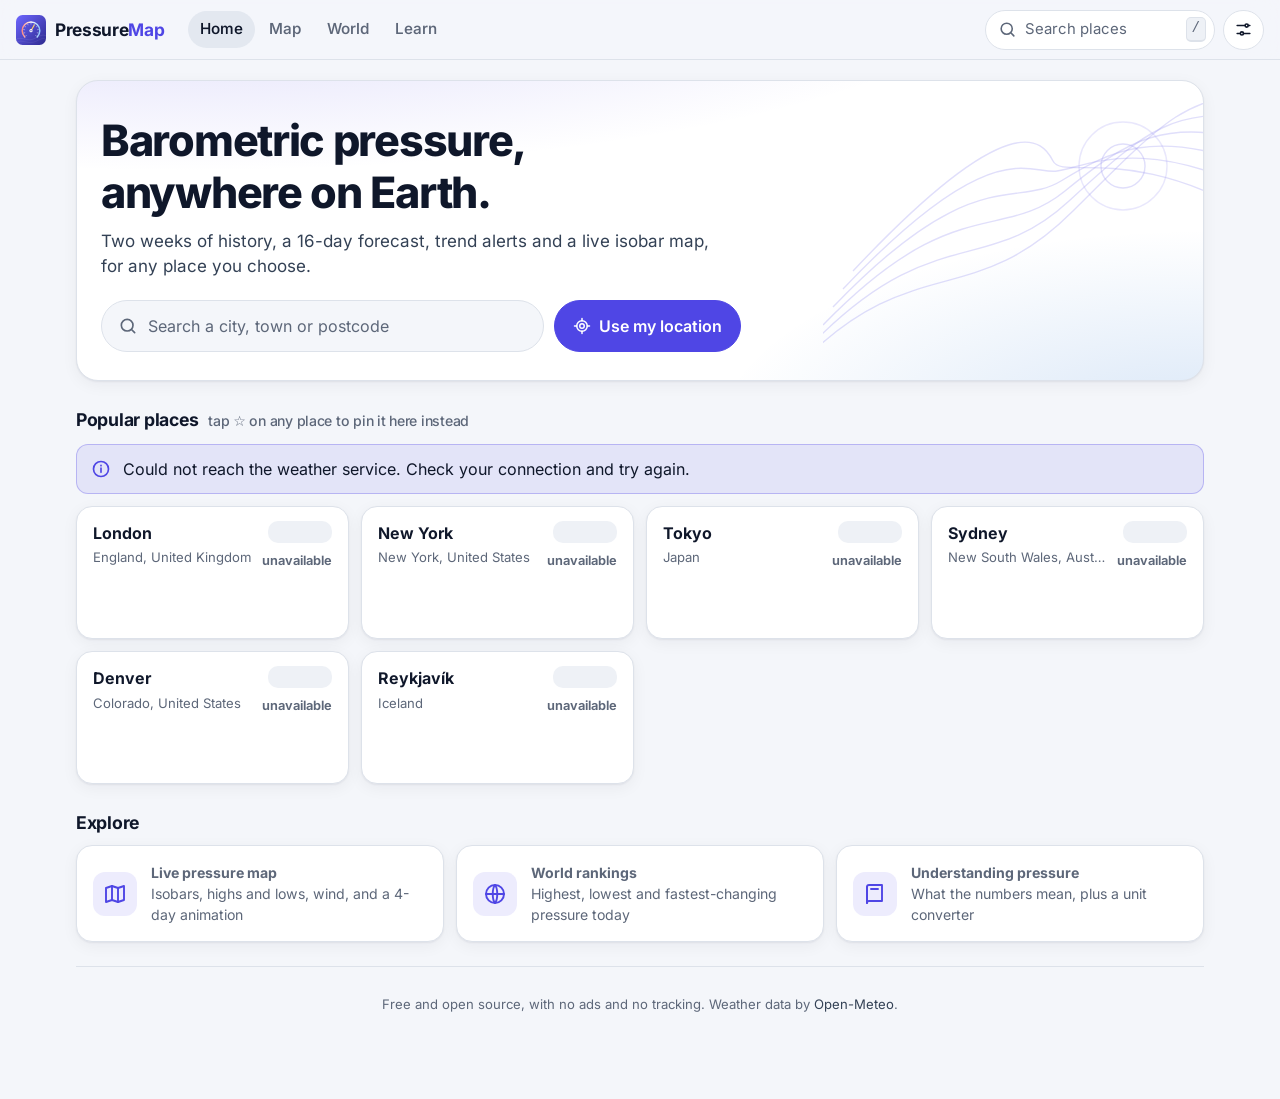
==== index.html @ cba8bb6b "Build barometric pressure web app with live isobar map A static, keyless site for GitHub Pages: - Pl" ====
<!doctype html>
<html lang="en" data-theme="auto">
<head>
  <meta charset="utf-8">
  <meta name="viewport" content="width=device-width, initial-scale=1, viewport-fit=cover">
  <title>Barometric Pressure Map</title>
  <meta name="description" content="Live barometric pressure for any place on Earth: history, 16-day forecast, trend, isobar map, world rankings and a classic barometer forecast.">
  <meta name="theme-color" content="#f4f6fa" media="(prefers-color-scheme: light)">
  <meta name="theme-color" content="#0d1320" media="(prefers-color-scheme: dark)">
  <meta name="color-scheme" content="light dark">
  <meta property="og:title" content="Barometric Pressure Map">
  <meta property="og:description" content="Pressure history, forecast, trend and a live isobar map for anywhere in the world.">
  <meta property="og:image" content="assets/icon-512.png">
  <link rel="manifest" href="manifest.webmanifest">
  <link rel="icon" href="assets/icon.svg" type="image/svg+xml">
  <link rel="icon" href="assets/favicon-32.png" sizes="32x32" type="image/png">
  <link rel="apple-touch-icon" href="assets/apple-touch-icon.png">
  <meta name="apple-mobile-web-app-capable" content="yes">
  <meta name="apple-mobile-web-app-status-bar-style" content="default">
  <link rel="preload" href="assets/fonts/inter-latin-wght-normal.woff2" as="font" type="font/woff2" crossorigin>
  <link rel="stylesheet" href="vendor/leaflet/leaflet.css">
  <link rel="stylesheet" href="css/app.css">
  <script>
    // Apply the saved theme before first paint to avoid a flash.
    try {
      var s = JSON.parse(localStorage.getItem('bpm:settings') || '{}');
      if (s.theme) document.documentElement.dataset.theme = s.theme;
    } catch (e) {}
  </script>
</head>
<body>
  <a class="skip-link" href="#main">Skip to content</a>

  <header class="topbar">
    <a class="brand" href="#/" aria-label="Barometric Pressure Map home">
      <img src="assets/icon.svg" alt="" width="30" height="30">
      <span class="brand-name">Pressure<span>Map</span></span>
    </a>
    <nav class="nav-desktop" aria-label="Main">
      <a href="#/" data-nav="home">Home</a>
      <a href="#/map" data-nav="map">Map</a>
      <a href="#/world" data-nav="world">World</a>
      <a href="#/learn" data-nav="learn">Learn</a>
    </nav>
    <div class="topbar-actions">
      <button class="icon-btn search-trigger" type="button" data-action="search" aria-label="Search for a place">
        <svg viewBox="0 0 24 24" aria-hidden="true"><circle cx="11" cy="11" r="7"/><path d="m20 20-3.5-3.5"/></svg>
        <span class="search-trigger-label">Search places</span>
        <kbd>/</kbd>
      </button>
      <button class="icon-btn" type="button" data-action="settings" aria-label="Settings">
        <svg viewBox="0 0 24 24" aria-hidden="true"><path d="M4 7h10M18 7h2M4 17h4M12 17h8"/><circle cx="16" cy="7" r="2"/><circle cx="10" cy="17" r="2"/></svg>
      </button>
    </div>
  </header>

  <main id="main" tabindex="-1"></main>

  <nav class="tabbar" aria-label="Main">
    <a href="#/" data-nav="home">
      <svg viewBox="0 0 24 24" aria-hidden="true"><path d="M4 11 12 4l8 7v8a1 1 0 0 1-1 1h-4v-6H9v6H5a1 1 0 0 1-1-1z"/></svg>
      <span>Home</span>
    </a>
    <a href="#/map" data-nav="map">
      <svg viewBox="0 0 24 24" aria-hidden="true"><path d="M9 4 3 6v14l6-2 6 2 6-2V4l-6 2z"/><path d="M9 4v14M15 6v14"/></svg>
      <span>Map</span>
    </a>
    <button type="button" data-action="search" class="tab-search" aria-label="Search for a place">
      <svg viewBox="0 0 24 24" aria-hidden="true"><circle cx="11" cy="11" r="7"/><path d="m20 20-3.5-3.5"/></svg>
      <span>Search</span>
    </button>
    <a href="#/world" data-nav="world">
      <svg viewBox="0 0 24 24" aria-hidden="true"><circle cx="12" cy="12" r="9"/><path d="M3 12h18M12 3c3 3.5 3 14.5 0 18M12 3c-3 3.5-3 14.5 0 18"/></svg>
      <span>World</span>
    </a>
    <a href="#/learn" data-nav="learn">
      <svg viewBox="0 0 24 24" aria-hidden="true"><path d="M4 5a2 2 0 0 1 2-2h13v16H6a2 2 0 0 0-2 2z"/><path d="M4 21V5M8 7h7"/></svg>
      <span>Learn</span>
    </a>
  </nav>

  <!-- Search palette -->
  <dialog class="sheet search-dialog" id="search-dialog" aria-label="Search for a place">
    <form method="dialog" class="search-box" role="search">
      <svg viewBox="0 0 24 24" aria-hidden="true"><circle cx="11" cy="11" r="7"/><path d="m20 20-3.5-3.5"/></svg>
      <input id="search-input" type="search" autocomplete="off" spellcheck="false" placeholder="City, town or postcode…" aria-label="Place name" aria-controls="search-results">
      <button class="icon-btn" value="close" aria-label="Close search">
        <svg viewBox="0 0 24 24" aria-hidden="true"><path d="M6 6l12 12M18 6 6 18"/></svg>
      </button>
    </form>
    <button type="button" class="locate-row" data-action="locate">
      <svg viewBox="0 0 24 24" aria-hidden="true"><circle cx="12" cy="12" r="3"/><path d="M12 2v3M12 19v3M2 12h3M19 12h3"/><circle cx="12" cy="12" r="7"/></svg>
      Use my current location
    </button>
    <ul class="search-results" id="search-results" role="listbox"></ul>
    <p class="search-hint">Tip: press <kbd>/</kbd> anywhere to search. Coordinates like <code>-45.87, 170.50</code> work too.</p>
  </dialog>

  <!-- Settings -->
  <dialog class="sheet settings-dialog" id="settings-dialog" aria-labelledby="settings-title">
    <form method="dialog">
      <div class="sheet-head">
        <h2 id="settings-title">Settings</h2>
        <button class="icon-btn" value="close" aria-label="Close settings">
          <svg viewBox="0 0 24 24" aria-hidden="true"><path d="M6 6l12 12M18 6 6 18"/></svg>
        </button>
      </div>
      <div class="settings-body" id="settings-body"></div>
    </form>
  </dialog>

  <div class="toast" id="toast" role="status" aria-live="polite"></div>

  <script src="vendor/leaflet/leaflet.js"></script>
  <script src="vendor/chartjs/chart.umd.js"></script>
  <script type="module" src="js/main.js"></script>
</body>
</html>
---- vendor/leaflet/leaflet.css ----
/* required styles */

.leaflet-pane,
.leaflet-tile,
.leaflet-marker-icon,
.leaflet-marker-shadow,
.leaflet-tile-container,
.leaflet-pane > svg,
.leaflet-pane > canvas,
.leaflet-zoom-box,
.leaflet-image-layer,
.leaflet-layer {
	position: absolute;
	left: 0;
	top: 0;
	}
.leaflet-container {
	overflow: hidden;
	}
.leaflet-tile,
.leaflet-marker-icon,
.leaflet-marker-shadow {
	-webkit-user-select: none;
	   -moz-user-select: none;
	        user-select: none;
	  -webkit-user-drag: none;
	}
/* Prevents IE11 from highlighting tiles in blue */
.leaflet-tile::selection {
	background: transparent;
}
/* Safari renders non-retina tile on retina better with this, but Chrome is worse */
.leaflet-safari .leaflet-tile {
	image-rendering: -webkit-optimize-contrast;
	}
/* hack that prevents hw layers "stretching" when loading new tiles */
.leaflet-safari .leaflet-tile-container {
	width: 1600px;
	height: 1600px;
	-webkit-transform-origin: 0 0;
	}
.leaflet-marker-icon,
.leaflet-marker-shadow {
	display: block;
	}
/* .leaflet-container svg: reset svg max-width decleration shipped in Joomla! (joomla.org) 3.x */
/* .leaflet-container img: map is broken in FF if you have max-width: 100% on tiles */
.leaflet-container .leaflet-overlay-pane svg {
	max-width: none !important;
	max-height: none !important;
	}
.leaflet-container .leaflet-marker-pane img,
.leaflet-container .leaflet-shadow-pane img,
.leaflet-container .leaflet-tile-pane img,
.leaflet-container img.leaflet-image-layer,
.leaflet-container .leaflet-tile {
	max-width: none !important;
	max-height: none !important;
	width: auto;
	padding: 0;
	}

.leaflet-container img.leaflet-tile {
	/* See: https://bugs.chromium.org/p/chromium/issues/detail?id=600120 */
	mix-blend-mode: plus-lighter;
}

.leaflet-container.leaflet-touch-zoom {
	-ms-touch-action: pan-x pan-y;
	touch-action: pan-x pan-y;
	}
.leaflet-container.leaflet-touch-drag {
	-ms-touch-action: pinch-zoom;
	/* Fallback for FF which doesn't support pinch-zoom */
	touch-action: none;
	touch-action: pinch-zoom;
}
.leaflet-container.leaflet-touch-drag.leaflet-touch-zoom {
	-ms-touch-action: none;
	touch-action: none;
}
.leaflet-container {
	-webkit-tap-highlight-color: transparent;
}
.leaflet-container a {
	-webkit-tap-highlight-color: rgba(51, 181, 229, 0.4);
}
.leaflet-tile {
	filter: inherit;
	visibility: hidden;
	}
.leaflet-tile-loaded {
	visibility: inherit;
	}
.leaflet-zoom-box {
	width: 0;
	height: 0;
	-moz-box-sizing: border-box;
	     box-sizing: border-box;
	z-index: 800;
	}
/* workaround for https://bugzilla.mozilla.org/show_bug.cgi?id=888319 */
.leaflet-overlay-pane svg {
	-moz-user-select: none;
	}

.leaflet-pane         { z-index: 400; }

.leaflet-tile-pane    { z-index: 200; }
.leaflet-overlay-pane { z-index: 400; }
.leaflet-shadow-pane  { z-index: 500; }
.leaflet-marker-pane  { z-index: 600; }
.leaflet-tooltip-pane   { z-index: 650; }
.leaflet-popup-pane   { z-index: 700; }

.leaflet-map-pane canvas { z-index: 100; }
.leaflet-map-pane svg    { z-index: 200; }

.leaflet-vml-shape {
	width: 1px;
	height: 1px;
	}
.lvml {
	behavior: url(#default#VML);
	display: inline-block;
	position: absolute;
	}


/* control positioning */

.leaflet-control {
	position: relative;
	z-index: 800;
	pointer-events: visiblePainted; /* IE 9-10 doesn't have auto */
	pointer-events: auto;
	}
.leaflet-top,
.leaflet-bottom {
	position: absolute;
	z-index: 1000;
	pointer-events: none;
	}
.leaflet-top {
	top: 0;
	}
.leaflet-right {
	right: 0;
	}
.leaflet-bottom {
	bottom: 0;
	}
.leaflet-left {
	left: 0;
	}
.leaflet-control {
	float: left;
	clear: both;
	}
.leaflet-right .leaflet-control {
	float: right;
	}
.leaflet-top .leaflet-control {
	margin-top: 10px;
	}
.leaflet-bottom .leaflet-control {
	margin-bottom: 10px;
	}
.leaflet-left .leaflet-control {
	margin-left: 10px;
	}
.leaflet-right .leaflet-control {
	margin-right: 10px;
	}


/* zoom and fade animations */

.leaflet-fade-anim .leaflet-popup {
	opacity: 0;
	-webkit-transition: opacity 0.2s linear;
	   -moz-transition: opacity 0.2s linear;
	        transition: opacity 0.2s linear;
	}
.leaflet-fade-anim .leaflet-map-pane .leaflet-popup {
	opacity: 1;
	}
.leaflet-zoom-animated {
	-webkit-transform-origin: 0 0;
	    -ms-transform-origin: 0 0;
	        transform-origin: 0 0;
	}
svg.leaflet-zoom-animated {
	will-change: transform;
}

.leaflet-zoom-anim .leaflet-zoom-animated {
	-webkit-transition: -webkit-transform 0.25s cubic-bezier(0,0,0.25,1);
	   -moz-transition:    -moz-transform 0.25s cubic-bezier(0,0,0.25,1);
	        transition:         transform 0.25s cubic-bezier(0,0,0.25,1);
	}
.leaflet-zoom-anim .leaflet-tile,
.leaflet-pan-anim .leaflet-tile {
	-webkit-transition: none;
	   -moz-transition: none;
	        transition: none;
	}

.leaflet-zoom-anim .leaflet-zoom-hide {
	visibility: hidden;
	}


/* cursors */

.leaflet-interactive {
	cursor: pointer;
	}
.leaflet-grab {
	cursor: -webkit-grab;
	cursor:    -moz-grab;
	cursor:         grab;
	}
.leaflet-crosshair,
.leaflet-crosshair .leaflet-interactive {
	cursor: crosshair;
	}
.leaflet-popup-pane,
.leaflet-control {
	cursor: auto;
	}
.leaflet-dragging .leaflet-grab,
.leaflet-dragging .leaflet-grab .leaflet-interactive,
.leaflet-dragging .leaflet-marker-draggable {
	cursor: move;
	cursor: -webkit-grabbing;
	cursor:    -moz-grabbing;
	cursor:         grabbing;
	}

/* marker & overlays interactivity */
.leaflet-marker-icon,
.leaflet-marker-shadow,
.leaflet-image-layer,
.leaflet-pane > svg path,
.leaflet-tile-container {
	pointer-events: none;
	}

.leaflet-marker-icon.leaflet-interactive,
.leaflet-image-layer.leaflet-interactive,
.leaflet-pane > svg path.leaflet-interactive,
svg.leaflet-image-layer.leaflet-interactive path {
	pointer-events: visiblePainted; /* IE 9-10 doesn't have auto */
	pointer-events: auto;
	}

/* visual tweaks */

.leaflet-container {
	background: #ddd;
	outline-offset: 1px;
	}
.leaflet-container a {
	color: #0078A8;
	}
.leaflet-zoom-box {
	border: 2px dotted #38f;
	background: rgba(255,255,255,0.5);
	}


/* general typography */
.leaflet-container {
	font-family: "Helvetica Neue", Arial, Helvetica, sans-serif;
	font-size: 12px;
	font-size: 0.75rem;
	line-height: 1.5;
	}


/* general toolbar styles */

.leaflet-bar {
	box-shadow: 0 1px 5px rgba(0,0,0,0.65);
	border-radius: 4px;
	}
.leaflet-bar a {
	background-color: #fff;
	border-bottom: 1px solid #ccc;
	width: 26px;
	height: 26px;
	line-height: 26px;
	display: block;
	text-align: center;
	text-decoration: none;
	color: black;
	}
.leaflet-bar a,
.leaflet-control-layers-toggle {
	background-position: 50% 50%;
	background-repeat: no-repeat;
	display: block;
	}
.leaflet-bar a:hover,
.leaflet-bar a:focus {
	background-color: #f4f4f4;
	}
.leaflet-bar a:first-child {
	border-top-left-radius: 4px;
	border-top-right-radius: 4px;
	}
.leaflet-bar a:last-child {
	border-bottom-left-radius: 4px;
	border-bottom-right-radius: 4px;
	border-bottom: none;
	}
.leaflet-bar a.leaflet-disabled {
	cursor: default;
	background-color: #f4f4f4;
	color: #bbb;
	}

.leaflet-touch .leaflet-bar a {
	width: 30px;
	height: 30px;
	line-height: 30px;
	}
.leaflet-touch .leaflet-bar a:first-child {
	border-top-left-radius: 2px;
	border-top-right-radius: 2px;
	}
.leaflet-touch .leaflet-bar a:last-child {
	border-bottom-left-radius: 2px;
	border-bottom-right-radius: 2px;
	}

/* zoom control */

.leaflet-control-zoom-in,
.leaflet-control-zoom-out {
	font: bold 18px 'Lucida Console', Monaco, monospace;
	text-indent: 1px;
	}

.leaflet-touch .leaflet-control-zoom-in, .leaflet-touch .leaflet-control-zoom-out  {
	font-size: 22px;
	}


/* layers control */

.leaflet-control-layers {
	box-shadow: 0 1px 5px rgba(0,0,0,0.4);
	background: #fff;
	border-radius: 5px;
	}
.leaflet-control-layers-toggle {
	background-image: url(images/layers.png);
	width: 36px;
	height: 36px;
	}
.leaflet-retina .leaflet-control-layers-toggle {
	background-image: url(images/layers-2x.png);
	background-size: 26px 26px;
	}
.leaflet-touch .leaflet-control-layers-toggle {
	width: 44px;
	height: 44px;
	}
.leaflet-control-layers .leaflet-control-layers-list,
.leaflet-control-layers-expanded .leaflet-control-layers-toggle {
	display: none;
	}
.leaflet-control-layers-expanded .leaflet-control-layers-list {
	display: block;
	position: relative;
	}
.leaflet-control-layers-expanded {
	padding: 6px 10px 6px 6px;
	color: #333;
	background: #fff;
	}
.leaflet-control-layers-scrollbar {
	overflow-y: scroll;
	overflow-x: hidden;
	padding-right: 5px;
	}
.leaflet-control-layers-selector {
	margin-top: 2px;
	position: relative;
	top: 1px;
	}
.leaflet-control-layers label {
	display: block;
	font-size: 13px;
	font-size: 1.08333em;
	}
.leaflet-control-layers-separator {
	height: 0;
	border-top: 1px solid #ddd;
	margin: 5px -10px 5px -6px;
	}

/* Default icon URLs */
.leaflet-default-icon-path { /* used only in path-guessing heuristic, see L.Icon.Default */
	background-image: url(images/marker-icon.png);
	}


/* attribution and scale controls */

.leaflet-container .leaflet-control-attribution {
	background: #fff;
	background: rgba(255, 255, 255, 0.8);
	margin: 0;
	}
.leaflet-control-attribution,
.leaflet-control-scale-line {
	padding: 0 5px;
	color: #333;
	line-height: 1.4;
	}
.leaflet-control-attribution a {
	text-decoration: none;
	}
.leaflet-control-attribution a:hover,
.leaflet-control-attribution a:focus {
	text-decoration: underline;
	}
.leaflet-attribution-flag {
	display: inline !important;
	vertical-align: baseline !important;
	width: 1em;
	height: 0.6669em;
	}
.leaflet-left .leaflet-control-scale {
	margin-left: 5px;
	}
.leaflet-bottom .leaflet-control-scale {
	margin-bottom: 5px;
	}
.leaflet-control-scale-line {
	border: 2px solid #777;
	border-top: none;
	line-height: 1.1;
	padding: 2px 5px 1px;
	white-space: nowrap;
	-moz-box-sizing: border-box;
	     box-sizing: border-box;
	background: rgba(255, 255, 255, 0.8);
	text-shadow: 1px 1px #fff;
	}
.leaflet-control-scale-line:not(:first-child) {
	border-top: 2px solid #777;
	border-bottom: none;
	margin-top: -2px;
	}
.leaflet-control-scale-line:not(:first-child):not(:last-child) {
	border-bottom: 2px solid #777;
	}

.leaflet-touch .leaflet-control-attribution,
.leaflet-touch .leaflet-control-layers,
.leaflet-touch .leaflet-bar {
	box-shadow: none;
	}
.leaflet-touch .leaflet-control-layers,
.leaflet-touch .leaflet-bar {
	border: 2px solid rgba(0,0,0,0.2);
	background-clip: padding-box;
	}


/* popup */

.leaflet-popup {
	position: absolute;
	text-align: center;
	margin-bottom: 20px;
	}
.leaflet-popup-content-wrapper {
	padding: 1px;
	text-align: left;
	border-radius: 12px;
	}
.leaflet-popup-content {
	margin: 13px 24px 13px 20px;
	line-height: 1.3;
	font-size: 13px;
	font-size: 1.08333em;
	min-height: 1px;
	}
.leaflet-popup-content p {
	margin: 17px 0;
	margin: 1.3em 0;
	}
.leaflet-popup-tip-container {
	width: 40px;
	height: 20px;
	position: absolute;
	left: 50%;
	margin-top: -1px;
	margin-left: -20px;
	overflow: hidden;
	pointer-events: none;
	}
.leaflet-popup-tip {
	width: 17px;
	height: 17px;
	padding: 1px;

	margin: -10px auto 0;
	pointer-events: auto;

	-webkit-transform: rotate(45deg);
	   -moz-transform: rotate(45deg);
	    -ms-transform: rotate(45deg);
	        transform: rotate(45deg);
	}
.leaflet-popup-content-wrapper,
.leaflet-popup-tip {
	background: white;
	color: #333;
	box-shadow: 0 3px 14px rgba(0,0,0,0.4);
	}
.leaflet-container a.leaflet-popup-close-button {
	position: absolute;
	top: 0;
	right: 0;
	border: none;
	text-align: center;
	width: 24px;
	height: 24px;
	font: 16px/24px Tahoma, Verdana, sans-serif;
	color: #757575;
	text-decoration: none;
	background: transparent;
	}
.leaflet-container a.leaflet-popup-close-button:hover,
.leaflet-container a.leaflet-popup-close-button:focus {
	color: #585858;
	}
.leaflet-popup-scrolled {
	overflow: auto;
	}

.leaflet-oldie .leaflet-popup-content-wrapper {
	-ms-zoom: 1;
	}
.leaflet-oldie .leaflet-popup-tip {
	width: 24px;
	margin: 0 auto;

	-ms-filter: "progid:DXImageTransform.Microsoft.Matrix(M11=0.70710678, M12=0.70710678, M21=-0.70710678, M22=0.70710678)";
	filter: progid:DXImageTransform.Microsoft.Matrix(M11=0.70710678, M12=0.70710678, M21=-0.70710678, M22=0.70710678);
	}

.leaflet-oldie .leaflet-control-zoom,
.leaflet-oldie .leaflet-control-layers,
.leaflet-oldie .leaflet-popup-content-wrapper,
.leaflet-oldie .leaflet-popup-tip {
	border: 1px solid #999;
	}


/* div icon */

.leaflet-div-icon {
	background: #fff;
	border: 1px solid #666;
	}


/* Tooltip */
/* Base styles for the element that has a tooltip */
.leaflet-tooltip {
	position: absolute;
	padding: 6px;
	background-color: #fff;
	border: 1px solid #fff;
	border-radius: 3px;
	color: #222;
	white-space: nowrap;
	-webkit-user-select: none;
	-moz-user-select: none;
	-ms-user-select: none;
	user-select: none;
	pointer-events: none;
	box-shadow: 0 1px 3px rgba(0,0,0,0.4);
	}
.leaflet-tooltip.leaflet-interactive {
	cursor: pointer;
	pointer-events: auto;
	}
.leaflet-tooltip-top:before,
.leaflet-tooltip-bottom:before,
.leaflet-tooltip-left:before,
.leaflet-tooltip-right:before {
	position: absolute;
	pointer-events: none;
	border: 6px solid transparent;
	background: transparent;
	content: "";
	}

/* Directions */

.leaflet-tooltip-bottom {
	margin-top: 6px;
}
.leaflet-tooltip-top {
	margin-top: -6px;
}
.leaflet-tooltip-bottom:before,
.leaflet-tooltip-top:before {
	left: 50%;
	margin-left: -6px;
	}
.leaflet-tooltip-top:before {
	bottom: 0;
	margin-bottom: -12px;
	border-top-color: #fff;
	}
.leaflet-tooltip-bottom:before {
	top: 0;
	margin-top: -12px;
	margin-left: -6px;
	border-bottom-color: #fff;
	}
.leaflet-tooltip-left {
	margin-left: -6px;
}
.leaflet-tooltip-right {
	margin-left: 6px;
}
.leaflet-tooltip-left:before,
.leaflet-tooltip-right:before {
	top: 50%;
	margin-top: -6px;
	}
.leaflet-tooltip-left:before {
	right: 0;
	margin-right: -12px;
	border-left-color: #fff;
	}
.leaflet-tooltip-right:before {
	left: 0;
	margin-left: -12px;
	border-right-color: #fff;
	}

/* Printing */

@media print {
	/* Prevent printers from removing background-images of controls. */
	.leaflet-control {
		-webkit-print-color-adjust: exact;
		print-color-adjust: exact;
		}
	}
---- css/app.css ----
/* ==========================================================================
   Barometric Pressure Map — styles
   ========================================================================== */

@font-face {
  font-family: "InterVariable";
  src: url("../assets/fonts/inter-latin-wght-normal.woff2") format("woff2");
  font-weight: 100 900;
  font-style: normal;
  font-display: swap;
}

:root {
  --bg: #f4f6fa;
  --surface: #ffffff;
  --surface-2: #eef1f6;
  --surface-3: #e3e8f0;
  --text: #0f172a;
  --text-2: #334155;
  --muted: #5d6779;
  --border: #dde2ea;
  --accent: #4f46e5;
  --accent-2: #6366f1;
  --accent-soft: rgba(79, 70, 229, 0.10);
  --rise: #1f6fd1;
  --rise-soft: rgba(31, 111, 209, 0.12);
  --fall: #d93a3f;
  --fall-soft: rgba(217, 58, 63, 0.12);
  --steady: #64748b;
  --good: #15803d;
  --warn: #b45309;
  --warn-soft: rgba(217, 119, 6, 0.12);
  --shadow: 0 1px 2px rgba(15, 23, 42, 0.06), 0 4px 16px rgba(15, 23, 42, 0.05);
  --shadow-lg: 0 10px 40px rgba(15, 23, 42, 0.18);
  --radius: 16px;
  --radius-sm: 10px;
  --topbar-h: 60px;
  --tabbar-h: 0px;
  --font: "InterVariable", ui-sans-serif, system-ui, -apple-system, "Segoe UI", Roboto, "Helvetica Neue", Arial, sans-serif;
  --mono: ui-monospace, "SF Mono", Menlo, Consolas, monospace;
  color-scheme: light;
}

@media (prefers-color-scheme: dark) {
  :root:not([data-theme="light"]) {
    --bg: #0b1120;
    --surface: #121a2b;
    --surface-2: #19233a;
    --surface-3: #223050;
    --text: #e7ebf3;
    --text-2: #c3cbda;
    --muted: #93a0b8;
    --border: #243049;
    --accent: #8b85ff;
    --accent-2: #a5a1ff;
    --accent-soft: rgba(139, 133, 255, 0.14);
    --rise: #5aa2ff;
    --rise-soft: rgba(90, 162, 255, 0.16);
    --fall: #ff6b6f;
    --fall-soft: rgba(255, 107, 111, 0.15);
    --steady: #94a3b8;
    --good: #4ade80;
    --warn: #fbbf24;
    --warn-soft: rgba(251, 191, 36, 0.14);
    --shadow: 0 1px 2px rgba(0, 0, 0, 0.3), 0 4px 18px rgba(0, 0, 0, 0.25);
    --shadow-lg: 0 10px 40px rgba(0, 0, 0, 0.5);
    color-scheme: dark;
  }
}

:root[data-theme="dark"] {
  --bg: #0b1120;
  --surface: #121a2b;
  --surface-2: #19233a;
  --surface-3: #223050;
  --text: #e7ebf3;
  --text-2: #c3cbda;
  --muted: #93a0b8;
  --border: #243049;
  --accent: #8b85ff;
  --accent-2: #a5a1ff;
  --accent-soft: rgba(139, 133, 255, 0.14);
  --rise: #5aa2ff;
  --rise-soft: rgba(90, 162, 255, 0.16);
  --fall: #ff6b6f;
  --fall-soft: rgba(255, 107, 111, 0.15);
  --steady: #94a3b8;
  --good: #4ade80;
  --warn: #fbbf24;
  --warn-soft: rgba(251, 191, 36, 0.14);
  --shadow: 0 1px 2px rgba(0, 0, 0, 0.3), 0 4px 18px rgba(0, 0, 0, 0.25);
  --shadow-lg: 0 10px 40px rgba(0, 0, 0, 0.5);
  color-scheme: dark;
}

*, *::before, *::after { box-sizing: border-box; }

html { -webkit-text-size-adjust: 100%; }

body {
  margin: 0;
  font-family: var(--font);
  font-size: 16px;
  line-height: 1.5;
  color: var(--text);
  background: var(--bg);
  min-height: 100vh;
  -webkit-font-smoothing: antialiased;
  font-feature-settings: "cv11", "ss01";
}

img, svg { display: block; }
a { color: var(--accent); text-decoration: none; }
a:hover { text-decoration: underline; }
button { font: inherit; color: inherit; }
h1, h2, h3, h4 { line-height: 1.2; margin: 0; letter-spacing: -0.015em; }
p { margin: 0 0 0.8em; }
code, kbd { font-family: var(--mono); font-size: 0.88em; }
kbd {
  border: 1px solid var(--border);
  border-bottom-width: 2px;
  border-radius: 5px;
  padding: 0 5px;
  background: var(--surface-2);
  color: var(--muted);
}
.num { font-variant-numeric: tabular-nums; }
.muted { color: var(--muted); }
.small { font-size: 0.86rem; }
.visually-hidden {
  position: absolute !important; width: 1px; height: 1px; overflow: hidden;
  clip: rect(0 0 0 0); white-space: nowrap;
}

.skip-link {
  position: absolute; left: 8px; top: -60px; z-index: 2000;
  background: var(--accent); color: #fff; padding: 8px 12px; border-radius: 8px;
}
.skip-link:focus { top: 8px; }

:focus-visible { outline: 2px solid var(--accent); outline-offset: 2px; border-radius: 6px; }

/* ---------- Top bar ---------- */

.topbar {
  position: sticky; top: 0; z-index: 1000;
  height: var(--topbar-h);
  display: flex; align-items: center; gap: 16px;
  padding: 0 16px;
  padding-top: env(safe-area-inset-top);
  height: calc(var(--topbar-h) + env(safe-area-inset-top));
  background: color-mix(in srgb, var(--bg) 82%, transparent);
  backdrop-filter: saturate(1.6) blur(14px);
  -webkit-backdrop-filter: saturate(1.6) blur(14px);
  border-bottom: 1px solid var(--border);
}
.brand { display: flex; align-items: center; gap: 9px; color: var(--text); font-weight: 700; font-size: 1.08rem; letter-spacing: -0.02em; }
.brand:hover { text-decoration: none; }
.brand-name span { color: var(--accent); }
.nav-desktop { display: flex; gap: 2px; margin-left: 8px; }
.nav-desktop a {
  color: var(--muted); padding: 7px 12px; border-radius: 999px; font-weight: 550; font-size: 0.95rem;
}
.nav-desktop a:hover { color: var(--text); background: var(--surface-2); text-decoration: none; }
.nav-desktop a.active { color: var(--text); background: var(--surface-3); }
.topbar-actions { margin-left: auto; display: flex; gap: 8px; align-items: center; }

.icon-btn {
  display: inline-flex; align-items: center; justify-content: center; gap: 8px;
  min-width: 40px; height: 40px; padding: 0 10px;
  border: 1px solid var(--border); border-radius: 999px;
  background: var(--surface); color: var(--text); cursor: pointer;
}
.icon-btn:hover { background: var(--surface-2); }
.icon-btn svg { width: 19px; height: 19px; fill: none; stroke: currentColor; stroke-width: 2; stroke-linecap: round; stroke-linejoin: round; flex: none; }
.search-trigger { padding: 0 8px 0 12px; color: var(--muted); min-width: 230px; justify-content: flex-start; }
.search-trigger kbd { margin-left: auto; }
.search-trigger-label { font-size: 0.93rem; }

/* ---------- Bottom tab bar (mobile) ---------- */

.tabbar { display: none; }

@media (max-width: 759px) {
  :root { --tabbar-h: 64px; --topbar-h: 54px; }
  .nav-desktop { display: none; }
  .search-trigger { display: none; }
  .tabbar {
    display: grid; grid-template-columns: repeat(5, 1fr);
    position: fixed; left: 0; right: 0; bottom: 0; z-index: 1000;
    height: calc(var(--tabbar-h) + env(safe-area-inset-bottom));
    padding-bottom: env(safe-area-inset-bottom);
    background: color-mix(in srgb, var(--surface) 88%, transparent);
    backdrop-filter: saturate(1.6) blur(14px);
    -webkit-backdrop-filter: saturate(1.6) blur(14px);
    border-top: 1px solid var(--border);
  }
  .tabbar a, .tabbar button {
    display: flex; flex-direction: column; align-items: center; justify-content: center; gap: 3px;
    color: var(--muted); font-size: 0.7rem; font-weight: 600; background: none; border: 0; cursor: pointer;
  }
  .tabbar a:hover { text-decoration: none; }
  .tabbar svg { width: 23px; height: 23px; fill: none; stroke: currentColor; stroke-width: 1.9; stroke-linecap: round; stroke-linejoin: round; }
  .tabbar a.active { color: var(--accent); }
  .tab-search svg { background: var(--accent); color: #fff; stroke: #fff; border-radius: 999px; padding: 6px; width: 36px; height: 36px; margin-top: -6px; box-shadow: 0 4px 14px var(--accent-soft); }
  body { padding-bottom: calc(var(--tabbar-h) + env(safe-area-inset-bottom)); }
}

/* ---------- Layout ---------- */

main { outline: none; }
.page { max-width: 1160px; margin: 0 auto; padding: 20px 16px 48px; }
.page-head { margin: 4px 0 18px; }
.page-head h1 { font-size: clamp(1.5rem, 1.1rem + 1.6vw, 2.1rem); font-weight: 750; }
.page-head p { color: var(--muted); margin: 6px 0 0; max-width: 65ch; }

.grid { display: grid; gap: 16px; }
.grid-2 { grid-template-columns: repeat(2, minmax(0, 1fr)); }
.grid-3 { grid-template-columns: repeat(3, minmax(0, 1fr)); }
@media (max-width: 900px) { .grid-3 { grid-template-columns: repeat(2, minmax(0, 1fr)); } }
@media (max-width: 640px) { .grid-2, .grid-3 { grid-template-columns: minmax(0, 1fr); } }

.card {
  background: var(--surface);
  border: 1px solid var(--border);
  border-radius: var(--radius);
  box-shadow: var(--shadow);
  padding: 18px;
  min-width: 0;
}
.card-head { display: flex; align-items: center; gap: 12px; margin-bottom: 12px; flex-wrap: wrap; }
.card-title { font-size: 1.02rem; font-weight: 680; }
.card-sub { color: var(--muted); font-size: 0.86rem; }
.card-head .spacer { flex: 1; }
.section-title { font-size: 1.1rem; font-weight: 700; margin: 28px 0 12px; display: flex; align-items: baseline; gap: 10px; }
.section-title .muted { font-weight: 500; font-size: 0.88rem; }

/* ---------- Buttons, chips, segmented ---------- */

.btn {
  display: inline-flex; align-items: center; justify-content: center; gap: 8px;
  height: 44px; padding: 0 18px; border-radius: 999px;
  border: 1px solid var(--border); background: var(--surface); color: var(--text);
  font-weight: 600; cursor: pointer; white-space: nowrap;
}
.btn:hover { background: var(--surface-2); text-decoration: none; }
.btn svg { width: 18px; height: 18px; fill: none; stroke: currentColor; stroke-width: 2; stroke-linecap: round; stroke-linejoin: round; }
.btn-primary { background: var(--accent); border-color: var(--accent); color: #fff; }
.btn-primary:hover { background: var(--accent-2); }
.btn-sm { height: 34px; padding: 0 12px; font-size: 0.88rem; }
.btn[disabled] { opacity: 0.6; cursor: progress; }

.segmented {
  display: inline-flex; background: var(--surface-2); border-radius: 999px; padding: 3px; gap: 2px;
  border: 1px solid var(--border); max-width: 100%; overflow-x: auto; scrollbar-width: none;
}
.segmented::-webkit-scrollbar { display: none; }
.segmented button {
  border: 0; background: none; padding: 5px 12px; border-radius: 999px; cursor: pointer;
  font-size: 0.85rem; font-weight: 600; color: var(--muted); white-space: nowrap;
}
.segmented button[aria-pressed="true"] { background: var(--surface); color: var(--text); box-shadow: 0 1px 3px rgba(0,0,0,.12); }

.chip {
  display: inline-flex; align-items: center; gap: 6px;
  padding: 3px 10px; border-radius: 999px; font-size: 0.8rem; font-weight: 650;
  background: var(--surface-2); color: var(--text-2); white-space: nowrap;
}
.chip.rise { background: var(--rise-soft); color: var(--rise); }
.chip.fall { background: var(--fall-soft); color: var(--fall); }
.chip.warn { background: var(--warn-soft); color: var(--warn); }
.chip.accent { background: var(--accent-soft); color: var(--accent); }
.chip.good { background: color-mix(in srgb, var(--good) 14%, transparent); color: var(--good); }

.rise { color: var(--rise); }
.fall { color: var(--fall); }
.steady { color: var(--steady); }

/* ---------- Home ---------- */

.home-hero {
  position: relative; overflow: hidden;
  border-radius: 22px; padding: 34px 24px 28px;
  background:
    radial-gradient(1200px 300px at 10% -40%, color-mix(in srgb, var(--accent) 22%, transparent), transparent 70%),
    radial-gradient(700px 300px at 100% 120%, color-mix(in srgb, var(--rise) 18%, transparent), transparent 70%),
    var(--surface);
  border: 1px solid var(--border);
  box-shadow: var(--shadow);
}
.home-hero h1 { font-size: clamp(1.7rem, 1.2rem + 2.4vw, 2.7rem); font-weight: 780; max-width: 18ch; letter-spacing: -0.03em; }
.home-hero p.lead { color: var(--text-2); font-size: 1.06rem; margin: 10px 0 20px; max-width: 56ch; }
.hero-isobars { position: absolute; right: -40px; top: -20px; width: 420px; height: 300px; opacity: 0.5; pointer-events: none; }
.hero-isobars path { fill: none; stroke: var(--accent); stroke-width: 1.4; opacity: 0.35; }
@media (max-width: 640px) { .hero-isobars { opacity: 0.25; } }

.hero-search {
  position: relative; display: flex; gap: 10px; flex-wrap: wrap; max-width: 640px;
}
.hero-search .fake-input {
  flex: 1 1 280px; display: flex; align-items: center; gap: 10px;
  height: 52px; padding: 0 16px; border-radius: 999px;
  background: var(--bg); border: 1px solid var(--border); color: var(--muted);
  cursor: text; font-size: 1rem; text-align: left;
}
.hero-search .fake-input svg { width: 20px; height: 20px; fill: none; stroke: currentColor; stroke-width: 2; stroke-linecap: round; }
.hero-search .btn { height: 52px; }

.place-cards { display: grid; gap: 12px; grid-template-columns: repeat(auto-fill, minmax(250px, 1fr)); }
.place-card {
  display: grid; grid-template-columns: 1fr auto; gap: 2px 10px; align-items: start;
  padding: 14px 16px; border-radius: var(--radius); background: var(--surface);
  border: 1px solid var(--border); box-shadow: var(--shadow); color: var(--text); position: relative;
}
.place-card:hover { text-decoration: none; border-color: color-mix(in srgb, var(--accent) 45%, var(--border)); }
.place-card .pc-name { font-weight: 680; overflow: hidden; text-overflow: ellipsis; white-space: nowrap; }
.place-card .pc-region { color: var(--muted); font-size: 0.82rem; grid-column: 1; overflow: hidden; text-overflow: ellipsis; white-space: nowrap; }
.place-card .pc-value { grid-row: 1 / span 2; grid-column: 2; text-align: right; font-weight: 720; font-size: 1.25rem; }
.place-card .pc-value small { font-size: 0.72rem; color: var(--muted); font-weight: 600; margin-left: 2px; }
.place-card .pc-trend { font-size: 0.8rem; font-weight: 650; text-align: right; display: block; }
.place-card .pc-spark { grid-column: 1 / -1; height: 44px; margin-top: 8px; }
.place-card .pc-spark svg { width: 100%; height: 100%; }

.quick-links { display: grid; gap: 12px; grid-template-columns: repeat(auto-fit, minmax(220px, 1fr)); }
.quick-link {
  display: flex; gap: 14px; align-items: center; padding: 16px; border-radius: var(--radius);
  background: var(--surface); border: 1px solid var(--border); color: var(--text); box-shadow: var(--shadow);
}
.quick-link:hover { text-decoration: none; border-color: color-mix(in srgb, var(--accent) 45%, var(--border)); }
.quick-link .ql-icon { width: 44px; height: 44px; border-radius: 12px; background: var(--accent-soft); color: var(--accent); display: grid; place-items: center; flex: none; }
.quick-link .ql-icon svg { width: 24px; height: 24px; fill: none; stroke: currentColor; stroke-width: 1.9; stroke-linecap: round; stroke-linejoin: round; }
.quick-link strong { display: block; }
.quick-link span { color: var(--muted); font-size: 0.88rem; }

.empty-note { color: var(--muted); padding: 18px; border: 1px dashed var(--border); border-radius: var(--radius); text-align: center; }

/* ---------- Location dashboard ---------- */

.loc-head { display: flex; align-items: flex-start; gap: 12px; margin: 2px 0 16px; flex-wrap: wrap; }
.loc-head h1 { font-size: clamp(1.45rem, 1.1rem + 1.6vw, 2.1rem); font-weight: 760; }
.loc-head .loc-meta { color: var(--muted); font-size: 0.9rem; margin-top: 4px; display: flex; flex-wrap: wrap; gap: 4px 14px; }
.loc-head .loc-actions { margin-left: auto; display: flex; gap: 8px; }
.fav-btn[aria-pressed="true"] { color: #e0a100; border-color: color-mix(in srgb, #e0a100 50%, var(--border)); }
.fav-btn[aria-pressed="true"] svg { fill: #f5b700; stroke: #e0a100; }

.hero-card { display: grid; grid-template-columns: minmax(0, 1.25fr) minmax(0, 1fr); gap: 18px; align-items: center; }
@media (max-width: 760px) { .hero-card { grid-template-columns: minmax(0, 1fr); } }

.now-label { color: var(--muted); font-size: 0.82rem; font-weight: 650; text-transform: uppercase; letter-spacing: 0.06em; display: flex; gap: 8px; align-items: center; flex-wrap: wrap; }
.big-value { display: flex; align-items: baseline; gap: 8px; margin: 4px 0 6px; }
.big-value .v { font-size: clamp(3rem, 2.2rem + 4vw, 4.6rem); font-weight: 760; letter-spacing: -0.04em; line-height: 1; font-variant-numeric: tabular-nums; }
.big-value .u { font-size: 1.15rem; color: var(--muted); font-weight: 650; }
.trend-line { display: flex; align-items: center; gap: 10px; flex-wrap: wrap; font-weight: 650; }
.trend-arrow { width: 34px; height: 34px; border-radius: 999px; display: grid; place-items: center; flex: none; }
.trend-arrow svg { width: 20px; height: 20px; fill: none; stroke: currentColor; stroke-width: 2.4; stroke-linecap: round; stroke-linejoin: round; }
.trend-arrow.rise { background: var(--rise-soft); }
.trend-arrow.fall { background: var(--fall-soft); }
.trend-arrow.steady { background: var(--surface-2); }

.mini-stats { display: grid; grid-template-columns: repeat(3, minmax(0, 1fr)); gap: 10px; margin-top: 16px; }
.mini-stat { background: var(--surface-2); border-radius: 12px; padding: 10px 12px; min-width: 0; }
.mini-stat .k { color: var(--muted); font-size: 0.76rem; font-weight: 650; text-transform: uppercase; letter-spacing: 0.04em; }
.mini-stat .val { font-weight: 700; font-size: clamp(0.86rem, 0.55rem + 1.5vw, 1.05rem); font-variant-numeric: tabular-nums; white-space: nowrap; overflow: hidden; text-overflow: ellipsis; }
@media (max-width: 400px) { .mini-stats { gap: 6px; } .mini-stat { padding: 9px 8px; } }
.mini-stat .d { font-size: 0.8rem; font-weight: 650; }

.gauge-wrap { display: flex; flex-direction: column; align-items: center; }
.gauge { width: 100%; max-width: 300px; height: auto; }
.gauge .g-face { fill: var(--surface-2); stroke: var(--border); }
.gauge .g-tick { stroke: var(--muted); }
.gauge .g-tick.major { stroke: var(--text-2); stroke-width: 2; }
.gauge .g-label { fill: var(--muted); font-size: 11px; font-weight: 600; font-family: var(--font); }
.gauge .g-word { fill: var(--text-2); font-size: 8.6px; font-weight: 750; letter-spacing: 0.06em; text-transform: uppercase; font-family: var(--font); }
.gauge .g-needle { stroke: var(--text); stroke-width: 3; stroke-linecap: round; transition: transform 0.9s cubic-bezier(.2,.9,.25,1.15); }
.gauge .g-hub { fill: var(--text); }
.gauge .g-set { stroke: #c79a2b; stroke-width: 2.2; stroke-linecap: round; }
.gauge .g-fore { stroke: var(--accent); stroke-width: 2.2; stroke-linecap: round; stroke-dasharray: 3 3; }
.gauge .g-center-v { fill: var(--text); font-size: 15px; font-weight: 750; font-family: var(--font); font-variant-numeric: tabular-nums; }
.gauge .g-center-u { fill: var(--muted); font-size: 10px; font-weight: 650; font-family: var(--font); }
.gauge-legend { display: flex; gap: 14px; flex-wrap: wrap; justify-content: center; font-size: 0.78rem; color: var(--muted); margin-top: 2px; }
.gauge-legend i { display: inline-block; width: 14px; height: 3px; border-radius: 2px; vertical-align: middle; margin-right: 5px; }

.alert {
  display: flex; gap: 12px; align-items: flex-start; padding: 12px 14px; border-radius: 12px;
  background: var(--warn-soft); color: var(--text); border: 1px solid color-mix(in srgb, var(--warn) 30%, transparent);
  margin-top: 14px;
}
.alert svg { width: 20px; height: 20px; flex: none; fill: none; stroke: var(--warn); stroke-width: 2; stroke-linecap: round; stroke-linejoin: round; margin-top: 2px; }
.alert.info { background: var(--accent-soft); border-color: color-mix(in srgb, var(--accent) 30%, transparent); }
.alert.info svg { stroke: var(--accent); }
.alert strong { display: block; }

.chart-controls { display: flex; gap: 8px; flex-wrap: wrap; align-items: center; }
.chart-box { position: relative; height: 290px; margin-top: 8px; }
.chart-box.change { height: 96px; margin-top: 2px; }
@media (max-width: 640px) { .chart-box { height: 250px; } .chart-box.change { height: 84px; } }
.chart-caption { display: flex; gap: 16px; flex-wrap: wrap; font-size: 0.8rem; color: var(--muted); margin-top: 8px; align-items: center; }
.chart-caption i { display: inline-block; width: 18px; height: 0; border-top: 2.5px solid var(--accent); vertical-align: middle; margin-right: 6px; }
.chart-caption i.dash { border-top-style: dashed; }
.chart-caption i.band { height: 10px; border: 0; background: var(--accent-soft); border-radius: 2px; }
.chart-caption i.bars { height: 10px; width: 10px; border: 0; background: linear-gradient(90deg, var(--fall) 50%, var(--rise) 50%); border-radius: 2px; }
.change-label { font-size: 0.75rem; color: var(--muted); font-weight: 650; margin-top: 10px; text-transform: uppercase; letter-spacing: .05em; }

.outlook-grid { display: grid; gap: 16px; grid-template-columns: repeat(auto-fit, minmax(240px, 1fr)); }
.outlook { display: flex; flex-direction: column; gap: 8px; }
.outlook .o-kicker { color: var(--muted); font-size: 0.76rem; font-weight: 700; text-transform: uppercase; letter-spacing: .06em; display: flex; gap: 8px; align-items: center; }
.outlook .o-kicker svg { width: 16px; height: 16px; fill: none; stroke: currentColor; stroke-width: 2; stroke-linecap: round; stroke-linejoin: round; }
.outlook .o-title { font-size: 1.12rem; font-weight: 720; }
.outlook p { color: var(--text-2); font-size: 0.92rem; margin: 0; }
.outlook .o-foot { color: var(--muted); font-size: 0.78rem; margin-top: auto; }

.swing-days { display: flex; gap: 6px; margin-top: 4px; }
.swing-day { flex: 1; text-align: center; padding: 6px 2px; border-radius: 9px; background: var(--surface-2); font-size: 0.74rem; font-weight: 650; min-width: 0; }
.swing-day b { display: block; font-size: 0.82rem; }
.swing-day.l1 { background: color-mix(in srgb, var(--good) 14%, transparent); }
.swing-day.l2 { background: var(--warn-soft); }
.swing-day.l3 { background: var(--fall-soft); }

.conditions { display: grid; grid-template-columns: repeat(auto-fill, minmax(140px, 1fr)); gap: 10px; }
.cond { background: var(--surface-2); border-radius: 12px; padding: 11px 12px; }
.cond .k { color: var(--muted); font-size: 0.76rem; font-weight: 650; display: flex; gap: 6px; align-items: center; }
.cond .k svg { width: 14px; height: 14px; fill: none; stroke: currentColor; stroke-width: 2; stroke-linecap: round; stroke-linejoin: round; }
.cond .val { font-weight: 700; font-size: 1.06rem; font-variant-numeric: tabular-nums; }
.cond .sub { color: var(--muted); font-size: 0.78rem; }

.wx-now { display: flex; gap: 12px; align-items: center; margin-bottom: 14px; }
.wx-now .wx-icon { width: 52px; height: 52px; }
.wx-now .t { font-size: 2rem; font-weight: 750; line-height: 1; font-variant-numeric: tabular-nums; }
.wx-now .desc { color: var(--text-2); font-weight: 600; }

.wx-icon { width: 28px; height: 28px; flex: none; }
.wx-icon .sun { fill: #f5b301; }
.wx-icon .moon { fill: #a4b4d6; }
.wx-icon .cloud { fill: #c7d0de; }
.wx-icon .cloud-dark { fill: #93a1b8; }
.wx-icon .rain { stroke: #3a86ff; stroke-width: 2; stroke-linecap: round; }
.wx-icon .snow { fill: #8fb8ff; }
.wx-icon .bolt { fill: #f5b301; }
.wx-icon .fog { stroke: #a9b4c4; stroke-width: 2; stroke-linecap: round; }
:root[data-theme="dark"] .wx-icon .cloud { fill: #8592a8; }
@media (prefers-color-scheme: dark) { :root:not([data-theme="light"]) .wx-icon .cloud { fill: #8592a8; } }

.daily { width: 100%; border-collapse: collapse; font-variant-numeric: tabular-nums; }
.daily th { text-align: left; color: var(--muted); font-size: 0.74rem; font-weight: 700; text-transform: uppercase; letter-spacing: .05em; padding: 0 8px 8px; }
.daily td { padding: 9px 8px; border-top: 1px solid var(--border); vertical-align: middle; font-size: 0.93rem; }
.daily tr.past td { color: var(--muted); }
.daily tr.today td { background: var(--accent-soft); }
.daily tr.today td:first-child { border-radius: 10px 0 0 10px; }
.daily tr.today td:last-child { border-radius: 0 10px 10px 0; }
.daily .day { font-weight: 650; white-space: nowrap; }
.daily .day small { display: block; color: var(--muted); font-weight: 500; font-size: 0.76rem; }
.daily .wx { display: flex; align-items: center; gap: 8px; }
.daily .wx span { font-size: 0.85rem; color: var(--text-2); }
.range-bar { position: relative; height: 8px; border-radius: 999px; background: var(--surface-2); min-width: 90px; }
.range-bar i { position: absolute; top: 0; bottom: 0; border-radius: 999px; background: linear-gradient(90deg, var(--fall), var(--accent), var(--rise)); }
.range-cell { display: flex; align-items: center; gap: 8px; }
.range-cell .lo, .range-cell .hi { font-size: 0.82rem; width: 52px; }
.range-cell .lo { text-align: right; }
@media (max-width: 640px) {
  .daily .hide-sm { display: none; }
  .range-cell .lo, .range-cell .hi { width: auto; }
  .range-bar { min-width: 44px; flex: 1; }
  .daily td, .daily th { padding-left: 4px; padding-right: 4px; }
}
.table-scroll { overflow-x: auto; margin: 0 -4px; padding: 0 4px; }

.mini-map { height: 320px; border-radius: 12px; overflow: hidden; border: 1px solid var(--border); }

/* ---------- Skeletons ---------- */

.skeleton { position: relative; overflow: hidden; background: var(--surface-2); border-radius: 10px; }
.skeleton::after {
  content: ""; position: absolute; inset: 0;
  background: linear-gradient(90deg, transparent, color-mix(in srgb, var(--surface) 60%, transparent), transparent);
  animation: shimmer 1.3s infinite; transform: translateX(-100%);
}
@keyframes shimmer { to { transform: translateX(100%); } }
@media (prefers-reduced-motion: reduce) { .skeleton::after { animation: none; } }

.error-card { text-align: center; padding: 34px 18px; }
.error-card h2 { margin-bottom: 8px; }
.error-card p { color: var(--muted); max-width: 52ch; margin: 0 auto 16px; }

/* ---------- Dialogs ---------- */

dialog.sheet {
  border: 1px solid var(--border); border-radius: 18px; padding: 0;
  background: var(--surface); color: var(--text); box-shadow: var(--shadow-lg);
  width: min(620px, calc(100vw - 24px)); max-height: min(78vh, 720px);
  margin: 10vh auto auto;
}
dialog.sheet::backdrop { background: rgba(8, 12, 22, 0.45); backdrop-filter: blur(3px); }
@media (max-width: 640px) {
  dialog.sheet { margin: calc(env(safe-area-inset-top) + 10px) auto auto; max-height: calc(100vh - 90px); }
}
.search-box { display: flex; align-items: center; gap: 10px; padding: 10px 10px 10px 16px; border-bottom: 1px solid var(--border); }
.search-box > svg { width: 20px; height: 20px; fill: none; stroke: var(--muted); stroke-width: 2; stroke-linecap: round; flex: none; }
.search-box input { flex: 1; border: 0; background: none; font: inherit; font-size: 1.08rem; color: var(--text); outline: none; min-width: 0; height: 40px; }
.search-box input::-webkit-search-cancel-button { display: none; }
.locate-row {
  display: flex; gap: 12px; align-items: center; width: 100%; text-align: left;
  border: 0; border-bottom: 1px solid var(--border); background: none; padding: 13px 16px; cursor: pointer; font-weight: 600; color: var(--accent);
}
.locate-row:hover { background: var(--surface-2); }
.locate-row svg { width: 20px; height: 20px; fill: none; stroke: currentColor; stroke-width: 2; stroke-linecap: round; }
.search-results { list-style: none; margin: 0; padding: 6px; overflow-y: auto; max-height: 52vh; }
.search-results li { border-radius: 10px; }
.search-results li a, .search-results li .sr-row {
  display: flex; gap: 12px; align-items: center; padding: 10px 12px; color: var(--text); border-radius: 10px;
}
.search-results li a:hover, .search-results li[aria-selected="true"] a { background: var(--surface-2); text-decoration: none; }
.search-results .sr-flag { width: 30px; height: 30px; border-radius: 8px; background: var(--surface-2); display: grid; place-items: center; font-size: 0.72rem; font-weight: 750; color: var(--muted); flex: none; }
.search-results .sr-name { font-weight: 620; }
.search-results .sr-sub { color: var(--muted); font-size: 0.84rem; }
.search-results .sr-group { color: var(--muted); font-size: 0.74rem; font-weight: 700; text-transform: uppercase; letter-spacing: 0.06em; padding: 10px 12px 4px; }
.search-hint { color: var(--muted); font-size: 0.82rem; padding: 4px 16px 14px; margin: 0; }

.sheet-head { display: flex; align-items: center; padding: 14px 14px 10px 20px; border-bottom: 1px solid var(--border); }
.sheet-head h2 { font-size: 1.15rem; flex: 1; }
.settings-body { padding: 8px 20px 20px; overflow-y: auto; }
.setting { padding: 14px 0; border-bottom: 1px solid var(--border); }
.setting:last-child { border-bottom: 0; }
.setting-label { font-weight: 650; margin-bottom: 8px; display: block; }
.setting-help { color: var(--muted); font-size: 0.84rem; margin: 8px 0 0; }

/* ---------- Toast ---------- */

.toast {
  position: fixed; left: 50%; bottom: calc(24px + var(--tabbar-h) + env(safe-area-inset-bottom)); z-index: 3000;
  transform: translate(-50%, 20px); opacity: 0; pointer-events: none;
  background: var(--text); color: var(--bg); padding: 10px 16px; border-radius: 999px; font-weight: 600; font-size: 0.92rem;
  transition: opacity .2s, transform .2s; box-shadow: var(--shadow-lg); max-width: calc(100vw - 32px);
}
.toast.show { opacity: 1; transform: translate(-50%, 0); }

/* ---------- Map view ---------- */

.map-view { position: relative; height: calc(100vh - var(--topbar-h) - env(safe-area-inset-top) - var(--tabbar-h) - env(safe-area-inset-bottom)); height: calc(100dvh - var(--topbar-h) - env(safe-area-inset-top) - var(--tabbar-h) - env(safe-area-inset-bottom)); }
.map-view #pmap { position: absolute; inset: 0; }
.leaflet-container { font-family: var(--font); background: var(--surface-2); }
.leaflet-pane.leaflet-pressure-pane canvas { pointer-events: none; }
.map-panel {
  position: absolute; z-index: 800; background: color-mix(in srgb, var(--surface) 92%, transparent);
  backdrop-filter: blur(10px); -webkit-backdrop-filter: blur(10px);
  border: 1px solid var(--border); border-radius: 14px; box-shadow: var(--shadow);
}
.map-layers { top: 12px; left: 12px; padding: 6px; display: flex; flex-direction: column; gap: 6px; max-width: calc(100% - 80px); }
.map-layers .row { display: flex; gap: 6px; flex-wrap: wrap; }
.toggle-chip {
  border: 1px solid var(--border); background: var(--surface); color: var(--muted); border-radius: 999px;
  padding: 5px 11px; font-size: 0.82rem; font-weight: 650; cursor: pointer; display: inline-flex; gap: 6px; align-items: center;
}
.toggle-chip[aria-pressed="true"] { color: var(--text); border-color: color-mix(in srgb, var(--accent) 55%, var(--border)); background: var(--accent-soft); }
.toggle-chip .dot { width: 8px; height: 8px; border-radius: 99px; background: currentColor; opacity: .35; }
.toggle-chip[aria-pressed="true"] .dot { background: var(--accent); opacity: 1; }
.map-tools { top: 12px; right: 12px; display: flex; flex-direction: column; padding: 4px; gap: 4px; }
.map-tools button { width: 38px; height: 38px; border: 0; border-radius: 10px; background: none; cursor: pointer; display: grid; place-items: center; color: var(--text); }
.map-tools button:hover { background: var(--surface-2); }
.map-tools svg { width: 20px; height: 20px; fill: none; stroke: currentColor; stroke-width: 2; stroke-linecap: round; stroke-linejoin: round; }
.map-timebar { left: 12px; right: 12px; bottom: 12px; padding: 10px 14px 12px; display: grid; grid-template-columns: auto 1fr; gap: 4px 14px; align-items: center; max-width: 820px; margin: 0 auto; }
.map-timebar .play { width: 42px; height: 42px; border-radius: 999px; border: 0; background: var(--accent); color: #fff; display: grid; place-items: center; cursor: pointer; grid-row: span 2; }
.map-timebar .play svg { width: 18px; height: 18px; fill: currentColor; }
.map-timebar .tlabel { display: flex; justify-content: space-between; gap: 10px; font-size: 0.86rem; align-items: baseline; }
.map-timebar .tlabel strong { font-size: 0.95rem; }
.map-timebar input[type="range"] { width: 100%; accent-color: var(--accent); margin: 0; }
.map-legend { right: 12px; bottom: 112px; padding: 8px 10px; font-size: 0.72rem; color: var(--muted); width: 210px; }
.map-legend .lg-title { font-weight: 700; color: var(--text-2); margin-bottom: 4px; }
.map-legend .lg-bar { height: 10px; border-radius: 4px; }
.map-legend .lg-ticks { display: flex; justify-content: space-between; margin-top: 2px; font-variant-numeric: tabular-nums; }
.map-status { left: 50%; top: 12px; transform: translateX(-50%); padding: 6px 12px; font-size: 0.82rem; font-weight: 600; display: none; align-items: center; gap: 8px; }
.map-status.show { display: flex; }
.map-status.error { color: var(--fall); }
.spinner { width: 14px; height: 14px; border-radius: 99px; border: 2px solid var(--accent-soft); border-top-color: var(--accent); animation: spin .8s linear infinite; }
@keyframes spin { to { transform: rotate(360deg); } }
@media (max-width: 640px) {
  .map-legend { display: none; }
  .map-legend.show-sm { display: block; bottom: 108px; left: 12px; right: auto; width: 180px; }
  /* One swipeable row of layer chips on phones */
  .map-layers { flex-direction: row; overflow-x: auto; scrollbar-width: none; max-width: calc(100% - 76px); padding: 5px; }
  .map-layers::-webkit-scrollbar { display: none; }
  .map-layers .row { display: contents; }
  .toggle-chip { padding: 5px 10px; font-size: 0.78rem; white-space: nowrap; flex: none; }
}
.map-popup { font-family: var(--font); min-width: 180px; }
.map-popup .mp-v { font-size: 1.35rem; font-weight: 750; font-variant-numeric: tabular-nums; }
.map-popup .mp-v small { font-size: 0.8rem; color: #64748b; }
.map-popup .mp-sub { color: #64748b; font-size: 0.82rem; margin: 2px 0 8px; }
.map-popup a.btn { height: 32px; font-size: 0.85rem; padding: 0 12px; color: #fff; }
.leaflet-popup-content-wrapper, .leaflet-popup-tip { background: var(--surface); color: var(--text); }
.leaflet-popup-content-wrapper { border-radius: 14px; box-shadow: var(--shadow-lg); }
.leaflet-container a.leaflet-popup-close-button { color: var(--muted); }
.leaflet-control-attribution { font-size: 10px; background: color-mix(in srgb, var(--surface) 80%, transparent) !important; color: var(--muted); }
.leaflet-control-attribution a { color: var(--text-2); }
.leaflet-control-zoom { border: 1px solid var(--border) !important; border-radius: 12px !important; overflow: hidden; box-shadow: var(--shadow) !important; }
.leaflet-control-zoom a { background: var(--surface) !important; color: var(--text) !important; border-color: var(--border) !important; }
.city-label { background: none; border: 0; }
.city-label span {
  display: inline-block; transform: translate(-50%, -50%); white-space: nowrap;
  font: 700 11px/1 var(--font); color: #0f172a; background: rgba(255,255,255,.85); border-radius: 6px; padding: 3px 5px; box-shadow: 0 1px 3px rgba(0,0,0,.25);
  font-variant-numeric: tabular-nums;
}
.city-label span em { font-style: normal; font-weight: 600; color: #475569; margin-right: 4px; }
.me-marker { width: 16px; height: 16px; border-radius: 99px; background: var(--accent); border: 3px solid #fff; box-shadow: 0 0 0 6px var(--accent-soft), 0 1px 4px rgba(0,0,0,.4); }

/* ---------- World ---------- */

.world-map { height: 380px; border-radius: 12px; overflow: hidden; border: 1px solid var(--border); }
@media (max-width: 640px) { .world-map { height: 300px; } }
.leader-grid { display: grid; gap: 16px; grid-template-columns: repeat(auto-fill, minmax(300px, 1fr)); }
.leader-list { list-style: none; margin: 0; padding: 0; counter-reset: rank; }
.leader-list li { display: flex; align-items: center; gap: 10px; padding: 7px 0; border-top: 1px solid var(--border); font-size: 0.93rem; }
.leader-list li:first-child { border-top: 0; }
.leader-list .rank { width: 22px; height: 22px; border-radius: 7px; background: var(--surface-2); color: var(--muted); font-size: 0.74rem; font-weight: 750; display: grid; place-items: center; flex: none; }
.leader-list li:nth-child(-n+3) .rank { background: var(--accent-soft); color: var(--accent); }
.leader-list a { color: var(--text); font-weight: 600; overflow: hidden; text-overflow: ellipsis; white-space: nowrap; flex: 1; min-width: 0; }
.leader-list a small { color: var(--muted); font-weight: 500; margin-left: 4px; }
.leader-list .lv { font-weight: 700; font-variant-numeric: tabular-nums; white-space: nowrap; }
.data-table { width: 100%; border-collapse: collapse; font-variant-numeric: tabular-nums; font-size: 0.9rem; }
.data-table th { text-align: left; color: var(--muted); font-size: 0.74rem; text-transform: uppercase; letter-spacing: .05em; padding: 8px; cursor: pointer; white-space: nowrap; user-select: none; position: sticky; top: 0; background: var(--surface); }
.data-table th[aria-sort] { color: var(--text); }
.data-table th.r, .data-table td.r { text-align: right; }
.data-table td { padding: 8px; border-top: 1px solid var(--border); white-space: nowrap; }
.data-table td a { color: var(--text); font-weight: 600; }
.table-tools { display: flex; gap: 10px; flex-wrap: wrap; align-items: center; margin-bottom: 10px; }
.input {
  height: 38px; border-radius: 999px; border: 1px solid var(--border); background: var(--bg); color: var(--text);
  padding: 0 14px; font: inherit; font-size: 0.92rem; min-width: 0;
}
select.input { padding-right: 30px; }
.tall-scroll { max-height: 560px; overflow: auto; }

/* ---------- Learn ---------- */

.prose { max-width: 74ch; }
.prose h2 { font-size: 1.35rem; margin: 34px 0 10px; }
.prose h3 { font-size: 1.05rem; margin: 22px 0 8px; }
.prose p, .prose li { color: var(--text-2); }
.prose ul { padding-left: 1.2em; }
.prose li { margin: 4px 0; }
.learn-layout { display: grid; grid-template-columns: 220px minmax(0, 1fr); gap: 32px; align-items: start; }
.learn-toc { position: sticky; top: calc(var(--topbar-h) + 20px); display: flex; flex-direction: column; gap: 2px; font-size: 0.9rem; }
.learn-toc a { color: var(--muted); padding: 5px 10px; border-radius: 8px; }
.learn-toc a:hover { background: var(--surface-2); color: var(--text); text-decoration: none; }
@media (max-width: 860px) { .learn-layout { grid-template-columns: minmax(0, 1fr); } .learn-toc { display: none; } }
.ref-table { border-collapse: collapse; width: 100%; font-variant-numeric: tabular-nums; margin: 10px 0 6px; font-size: 0.92rem; }
.ref-table th, .ref-table td { border-bottom: 1px solid var(--border); padding: 8px 10px; text-align: left; }
.ref-table th { color: var(--muted); font-size: 0.75rem; text-transform: uppercase; letter-spacing: .05em; }
.swatch { display: inline-block; width: 10px; height: 10px; border-radius: 3px; margin-right: 8px; vertical-align: middle; }
.converter { display: grid; gap: 10px; grid-template-columns: repeat(auto-fill, minmax(150px, 1fr)); margin: 12px 0; }
.converter label { display: flex; flex-direction: column; gap: 4px; font-size: 0.8rem; color: var(--muted); font-weight: 650; }
.converter input { border-radius: 10px; font-variant-numeric: tabular-nums; font-size: 1rem; }
.callout { background: var(--surface-2); border-radius: 12px; padding: 14px 16px; margin: 14px 0; color: var(--text-2); font-size: 0.93rem; }

.footer { color: var(--muted); font-size: 0.82rem; text-align: center; padding: 28px 16px 36px; border-top: 1px solid var(--border); margin-top: 24px; }
.footer a { color: var(--text-2); }

/* ---------- Install banner ---------- */
.install-card { display: flex; align-items: center; gap: 14px; flex-wrap: wrap; }
.install-card p { margin: 0; flex: 1; min-width: 200px; color: var(--text-2); }

@media (prefers-reduced-motion: reduce) {
  *, *::before, *::after { transition: none !important; animation: none !important; }
}
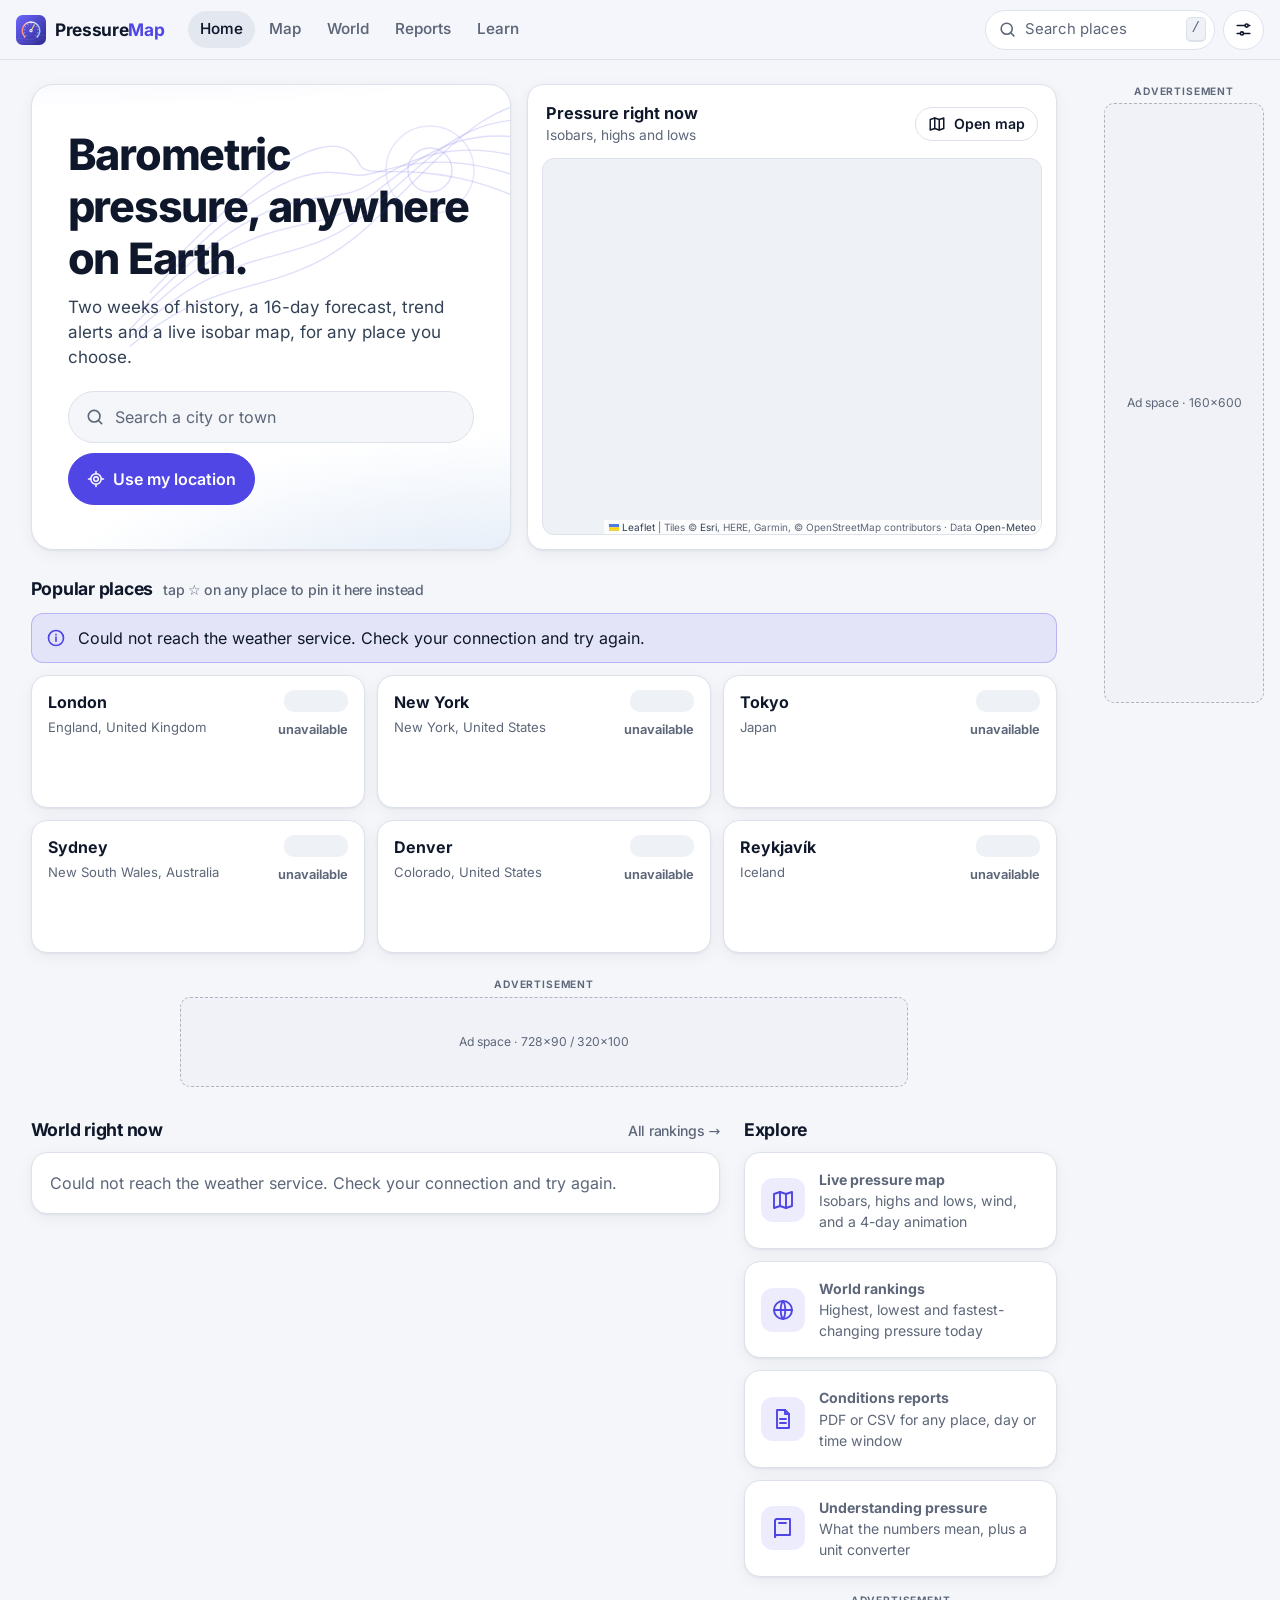
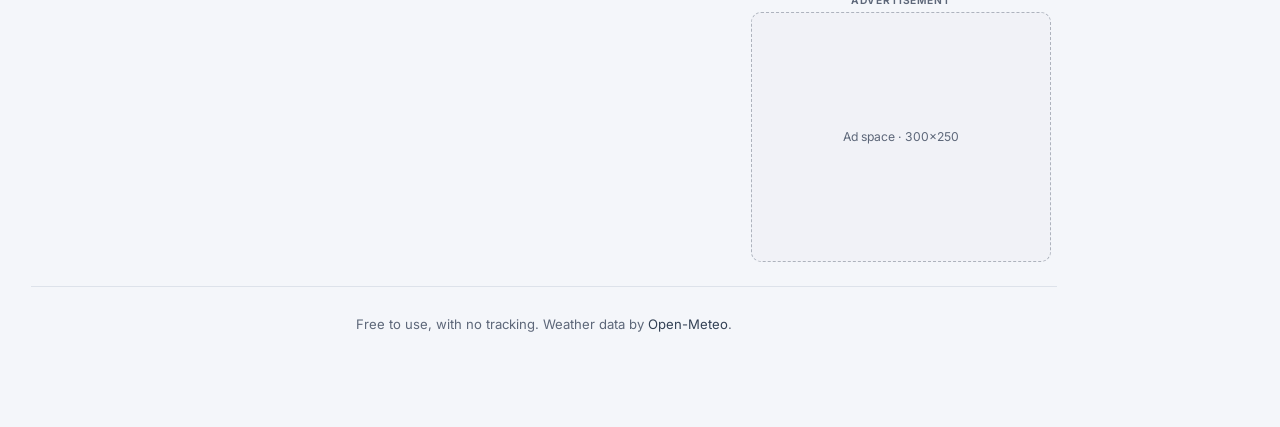
==== commit b45f9a51: "Add reserved ad spaces and a conditions report builder Ad spaces (js/ads.js, mode: placeholder / ads" ====
--- a/index.html
+++ b/index.html
@@ -40,6 +40,7 @@
       <a href="#/" data-nav="home">Home</a>
       <a href="#/map" data-nav="map">Map</a>
       <a href="#/world" data-nav="world">World</a>
+      <a href="#/report" data-nav="report">Reports</a>
       <a href="#/learn" data-nav="learn">Learn</a>
     </nav>
     <div class="topbar-actions">
@@ -54,7 +55,9 @@
     </div>
   </header>
 
+  <aside class="ad-side ad-side-left" aria-label="Advertisement"></aside>
   <main id="main" tabindex="-1"></main>
+  <aside class="ad-side ad-side-right" aria-label="Advertisement"></aside>
 
   <nav class="tabbar" aria-label="Main">
     <a href="#/" data-nav="home">
@@ -73,9 +76,9 @@
       <svg viewBox="0 0 24 24" aria-hidden="true"><circle cx="12" cy="12" r="9"/><path d="M3 12h18M12 3c3 3.5 3 14.5 0 18M12 3c-3 3.5-3 14.5 0 18"/></svg>
       <span>World</span>
     </a>
-    <a href="#/learn" data-nav="learn">
-      <svg viewBox="0 0 24 24" aria-hidden="true"><path d="M4 5a2 2 0 0 1 2-2h13v16H6a2 2 0 0 0-2 2z"/><path d="M4 21V5M8 7h7"/></svg>
-      <span>Learn</span>
+    <a href="#/report" data-nav="report">
+      <svg viewBox="0 0 24 24" aria-hidden="true"><path d="M6 3h8l4 4v14H6z"/><path d="M14 3v4h4M9 12h6M9 16h6"/></svg>
+      <span>Reports</span>
     </a>
   </nav>
 
--- a/css/app.css
+++ b/css/app.css
@@ -21,14 +21,20 @@
   --border: #dde2ea;
   --accent: #4f46e5;
   --accent-2: #6366f1;
+  --accent-strong: #4f46e5;
+  --accent-strong-hover: #4338ca;
   --accent-soft: rgba(79, 70, 229, 0.10);
-  --rise: #1f6fd1;
-  --rise-soft: rgba(31, 111, 209, 0.12);
-  --fall: #d93a3f;
-  --fall-soft: rgba(217, 58, 63, 0.12);
-  --steady: #64748b;
-  --good: #15803d;
-  --warn: #b45309;
+  --rise: #1a62c0;
+  --rise-soft: rgba(26, 98, 192, 0.12);
+  --fall: #c42b31;
+  --fall-soft: rgba(196, 43, 49, 0.12);
+  --steady: #576274;
+  --good: #137036;
+  --warn: #9a4a08;
+  --lvl-1: #2f9e5b;
+  --lvl-2: #e09a1a;
+  --lvl-3: #d9443f;
+  --lvl-off: #dfe4ec;
   --warn-soft: rgba(217, 119, 6, 0.12);
   --shadow: 0 1px 2px rgba(15, 23, 42, 0.06), 0 4px 16px rgba(15, 23, 42, 0.05);
   --shadow-lg: 0 10px 40px rgba(15, 23, 42, 0.18);
@@ -53,7 +59,13 @@
     --border: #243049;
     --accent: #8b85ff;
     --accent-2: #a5a1ff;
+    --accent-strong: #5f56f0;
+    --accent-strong-hover: #5047e0;
     --accent-soft: rgba(139, 133, 255, 0.14);
+    --lvl-1: #3fbf74;
+    --lvl-2: #f0b232;
+    --lvl-3: #ff6b6f;
+    --lvl-off: #2a3756;
     --rise: #5aa2ff;
     --rise-soft: rgba(90, 162, 255, 0.16);
     --fall: #ff6b6f;
@@ -79,7 +91,13 @@
   --border: #243049;
   --accent: #8b85ff;
   --accent-2: #a5a1ff;
+  --accent-strong: #5f56f0;
+  --accent-strong-hover: #5047e0;
   --accent-soft: rgba(139, 133, 255, 0.14);
+  --lvl-1: #3fbf74;
+  --lvl-2: #f0b232;
+  --lvl-3: #ff6b6f;
+  --lvl-off: #2a3756;
   --rise: #5aa2ff;
   --rise-soft: rgba(90, 162, 255, 0.16);
   --fall: #ff6b6f;
@@ -134,7 +152,7 @@
 
 .skip-link {
   position: absolute; left: 8px; top: -60px; z-index: 2000;
-  background: var(--accent); color: #fff; padding: 8px 12px; border-radius: 8px;
+  background: var(--accent-strong); color: #fff; padding: 8px 12px; border-radius: 8px;
 }
 .skip-link:focus { top: 8px; }
 
@@ -176,6 +194,11 @@
 .search-trigger { padding: 0 8px 0 12px; color: var(--muted); min-width: 230px; justify-content: flex-start; }
 .search-trigger kbd { margin-left: auto; }
 .search-trigger-label { font-size: 0.93rem; }
+@media (max-width: 1080px) {
+  .search-trigger { min-width: 0; padding: 0 10px; }
+  .search-trigger-label, .search-trigger kbd { display: none; }
+  .nav-desktop a { padding: 7px 10px; }
+}
 
 /* ---------- Bottom tab bar (mobile) ---------- */
 
@@ -202,14 +225,20 @@
   .tabbar a:hover { text-decoration: none; }
   .tabbar svg { width: 23px; height: 23px; fill: none; stroke: currentColor; stroke-width: 1.9; stroke-linecap: round; stroke-linejoin: round; }
   .tabbar a.active { color: var(--accent); }
-  .tab-search svg { background: var(--accent); color: #fff; stroke: #fff; border-radius: 999px; padding: 6px; width: 36px; height: 36px; margin-top: -6px; box-shadow: 0 4px 14px var(--accent-soft); }
+  .tab-search svg { background: var(--accent-strong); color: #fff; stroke: #fff; border-radius: 999px; padding: 6px; width: 36px; height: 36px; margin-top: -6px; box-shadow: 0 4px 14px var(--accent-soft); }
   body { padding-bottom: calc(var(--tabbar-h) + env(safe-area-inset-bottom)); }
 }
 
 /* ---------- Layout ---------- */
 
-main { outline: none; }
+main { outline: none; container: main / inline-size; }
 .page { max-width: 1160px; margin: 0 auto; padding: 20px 16px 48px; }
+/* Data-heavy pages grow with the screen */
+.page.page-wide { max-width: 1760px; }
+@media (min-width: 2200px) { .page.page-wide { max-width: 2040px; } }
+@media (min-width: 1280px) {
+  .page { padding: 24px clamp(24px, 2.4vw, 48px) 56px; }
+}
 .page-head { margin: 4px 0 18px; }
 .page-head h1 { font-size: clamp(1.5rem, 1.1rem + 1.6vw, 2.1rem); font-weight: 750; }
 .page-head p { color: var(--muted); margin: 6px 0 0; max-width: 65ch; }
@@ -232,7 +261,7 @@
 .card-title { font-size: 1.02rem; font-weight: 680; }
 .card-sub { color: var(--muted); font-size: 0.86rem; }
 .card-head .spacer { flex: 1; }
-.section-title { font-size: 1.1rem; font-weight: 700; margin: 28px 0 12px; display: flex; align-items: baseline; gap: 10px; }
+.section-title { font-size: 1.1rem; font-weight: 700; margin: 28px 0 12px; display: flex; align-items: baseline; gap: 2px 10px; flex-wrap: wrap; }
 .section-title .muted { font-weight: 500; font-size: 0.88rem; }
 
 /* ---------- Buttons, chips, segmented ---------- */
@@ -245,8 +274,8 @@
 }
 .btn:hover { background: var(--surface-2); text-decoration: none; }
 .btn svg { width: 18px; height: 18px; fill: none; stroke: currentColor; stroke-width: 2; stroke-linecap: round; stroke-linejoin: round; }
-.btn-primary { background: var(--accent); border-color: var(--accent); color: #fff; }
-.btn-primary:hover { background: var(--accent-2); }
+.btn-primary { background: var(--accent-strong); border-color: var(--accent-strong); color: #fff; }
+.btn-primary:hover { background: var(--accent-strong-hover); }
 .btn-sm { height: 34px; padding: 0 12px; font-size: 0.88rem; }
 .btn[disabled] { opacity: 0.6; cursor: progress; }
 
@@ -263,18 +292,47 @@
 
 .chip {
   display: inline-flex; align-items: center; gap: 6px;
-  padding: 3px 10px; border-radius: 999px; font-size: 0.8rem; font-weight: 650;
-  background: var(--surface-2); color: var(--text-2); white-space: nowrap;
-}
-.chip.rise { background: var(--rise-soft); color: var(--rise); }
-.chip.fall { background: var(--fall-soft); color: var(--fall); }
-.chip.warn { background: var(--warn-soft); color: var(--warn); }
-.chip.accent { background: var(--accent-soft); color: var(--accent); }
-.chip.good { background: color-mix(in srgb, var(--good) 14%, transparent); color: var(--good); }
+  padding: 2px 10px 2px 8px; border-radius: 999px; font-size: 0.8rem; font-weight: 650;
+  background: var(--surface); color: var(--text-2); white-space: nowrap;
+  border: 1px solid var(--border); letter-spacing: 0; text-transform: none;
+}
+.chip::before { content: ""; width: 8px; height: 8px; border-radius: 99px; background: var(--dot, var(--muted)); flex: none; }
+.chip.rise { --dot: var(--rise); }
+.chip.fall { --dot: var(--fall); }
+.chip.warn { --dot: var(--lvl-2); }
+.chip.accent { --dot: var(--accent); }
+.chip.good { --dot: var(--lvl-1); }
+
+/* Swing level meter: three segments, filled up to the level */
+.meter { display: inline-flex; gap: 2px; flex: none; }
+.meter i { width: 9px; height: 7px; border-radius: 2px; background: var(--lvl-off); }
+.meter.l1 i:nth-child(1) { background: var(--lvl-1); }
+.meter.l2 i:nth-child(-n+2) { background: var(--lvl-2); }
+.meter.l3 i { background: var(--lvl-3); }
+.swing-cell { display: inline-flex; align-items: center; gap: 8px; white-space: nowrap; font-size: 0.86rem; color: var(--text-2); font-weight: 600; }
 
 .rise { color: var(--rise); }
 .fall { color: var(--fall); }
 .steady { color: var(--steady); }
+
+/* ---------- Ad spaces ---------- */
+/* Fixed sizes so ads never push content around when they load. */
+.ad { display: flex; flex-direction: column; align-items: center; gap: 4px; width: 100%; min-width: 0; }
+.ad-label { font-size: 0.64rem; font-weight: 650; letter-spacing: 0.08em; text-transform: uppercase; color: var(--muted); }
+.ad-body { display: grid; place-items: center; width: 100%; overflow: hidden; border-radius: 10px; }
+.ad:not([data-filled]) .ad-body {
+  border: 1px dashed color-mix(in srgb, var(--muted) 45%, transparent);
+  background: color-mix(in srgb, var(--surface-2) 60%, transparent);
+}
+.ad-ph { font-size: 0.76rem; color: var(--muted); text-align: center; padding: 0 8px; }
+.ad-banner .ad-body { height: 100px; max-width: 336px; }
+@container main (min-width: 760px) { .ad-banner .ad-body { height: 90px; max-width: 728px; } }
+.ad-box .ad-body { width: 300px; height: 250px; max-width: 100%; }
+.ad-rail .ad-body { width: 160px; height: 600px; }
+.home-ad, .report-ad { margin: 24px 0 4px; }
+.home-adbox { margin-top: 16px; }
+.learn-ad-inline { margin: 22px 0; }
+.ms-ad { padding: 14px 18px 4px; }
 
 /* ---------- Home ---------- */
 
@@ -301,27 +359,29 @@
   flex: 1 1 280px; display: flex; align-items: center; gap: 10px;
   height: 52px; padding: 0 16px; border-radius: 999px;
   background: var(--bg); border: 1px solid var(--border); color: var(--muted);
-  cursor: text; font-size: 1rem; text-align: left;
-}
-.hero-search .fake-input svg { width: 20px; height: 20px; fill: none; stroke: currentColor; stroke-width: 2; stroke-linecap: round; }
+  cursor: text; font-size: 1rem; text-align: left; min-width: 0;
+}
+.hero-search .fake-input span { overflow: hidden; text-overflow: ellipsis; white-space: nowrap; }
+.hero-search .fake-input svg { width: 20px; height: 20px; fill: none; stroke: currentColor; stroke-width: 2; stroke-linecap: round; flex: none; }
 .hero-search .btn { height: 52px; }
 
-.place-cards { display: grid; gap: 12px; grid-template-columns: repeat(auto-fill, minmax(250px, 1fr)); }
+.place-cards { display: grid; gap: 12px; grid-template-columns: repeat(auto-fit, minmax(min(260px, 100%), 1fr)); }
+.place-cards.few { grid-template-columns: repeat(auto-fill, minmax(min(300px, 100%), 1fr)); }
 .place-card {
   display: grid; grid-template-columns: 1fr auto; gap: 2px 10px; align-items: start;
   padding: 14px 16px; border-radius: var(--radius); background: var(--surface);
   border: 1px solid var(--border); box-shadow: var(--shadow); color: var(--text); position: relative;
 }
 .place-card:hover { text-decoration: none; border-color: color-mix(in srgb, var(--accent) 45%, var(--border)); }
-.place-card .pc-name { font-weight: 680; overflow: hidden; text-overflow: ellipsis; white-space: nowrap; }
-.place-card .pc-region { color: var(--muted); font-size: 0.82rem; grid-column: 1; overflow: hidden; text-overflow: ellipsis; white-space: nowrap; }
-.place-card .pc-value { grid-row: 1 / span 2; grid-column: 2; text-align: right; font-weight: 720; font-size: 1.25rem; }
+.place-card .pc-name { font-weight: 680; overflow: hidden; display: -webkit-box; -webkit-box-orient: vertical; -webkit-line-clamp: 2; overflow-wrap: anywhere; }
+.place-card .pc-region { color: var(--muted); font-size: 0.82rem; grid-column: 1; overflow: hidden; display: -webkit-box; -webkit-box-orient: vertical; -webkit-line-clamp: 2; }
+.place-card .pc-value { grid-row: 1 / span 2; grid-column: 2; text-align: right; font-weight: 720; font-size: 1.25rem; white-space: nowrap; }
 .place-card .pc-value small { font-size: 0.72rem; color: var(--muted); font-weight: 600; margin-left: 2px; }
 .place-card .pc-trend { font-size: 0.8rem; font-weight: 650; text-align: right; display: block; }
 .place-card .pc-spark { grid-column: 1 / -1; height: 44px; margin-top: 8px; }
 .place-card .pc-spark svg { width: 100%; height: 100%; }
 
-.quick-links { display: grid; gap: 12px; grid-template-columns: repeat(auto-fit, minmax(220px, 1fr)); }
+.quick-links { display: grid; gap: 12px; grid-template-columns: repeat(auto-fit, minmax(min(220px, 100%), 1fr)); }
 .quick-link {
   display: flex; gap: 14px; align-items: center; padding: 16px; border-radius: var(--radius);
   background: var(--surface); border: 1px solid var(--border); color: var(--text); box-shadow: var(--shadow);
@@ -343,8 +403,9 @@
 .fav-btn[aria-pressed="true"] { color: #e0a100; border-color: color-mix(in srgb, #e0a100 50%, var(--border)); }
 .fav-btn[aria-pressed="true"] svg { fill: #f5b700; stroke: #e0a100; }
 
-.hero-card { display: grid; grid-template-columns: minmax(0, 1.25fr) minmax(0, 1fr); gap: 18px; align-items: center; }
-@media (max-width: 760px) { .hero-card { grid-template-columns: minmax(0, 1fr); } }
+.hero-card { display: grid; grid-template-columns: minmax(0, 1.25fr) minmax(0, 1fr); gap: 18px; align-items: center; align-content: start; }
+.hero-card .hourly-wrap { grid-column: 1 / -1; min-width: 0; }
+@container main (max-width: 900px) { .hero-card { grid-template-columns: minmax(0, 1fr); } }
 
 .now-label { color: var(--muted); font-size: 0.82rem; font-weight: 650; text-transform: uppercase; letter-spacing: 0.06em; display: flex; gap: 8px; align-items: center; flex-wrap: wrap; }
 .big-value { display: flex; align-items: baseline; gap: 8px; margin: 4px 0 6px; }
@@ -357,11 +418,15 @@
 .trend-arrow.fall { background: var(--fall-soft); }
 .trend-arrow.steady { background: var(--surface-2); }
 
+.hero-main { container-type: inline-size; min-width: 0; }
 .mini-stats { display: grid; grid-template-columns: repeat(3, minmax(0, 1fr)); gap: 10px; margin-top: 16px; }
+@container (max-width: 470px) {
+  .mini-stats { grid-template-columns: repeat(2, minmax(0, 1fr)); gap: 8px; }
+  .mini-stat:last-child { grid-column: 1 / -1; }
+}
 .mini-stat { background: var(--surface-2); border-radius: 12px; padding: 10px 12px; min-width: 0; }
 .mini-stat .k { color: var(--muted); font-size: 0.76rem; font-weight: 650; text-transform: uppercase; letter-spacing: 0.04em; }
-.mini-stat .val { font-weight: 700; font-size: clamp(0.86rem, 0.55rem + 1.5vw, 1.05rem); font-variant-numeric: tabular-nums; white-space: nowrap; overflow: hidden; text-overflow: ellipsis; }
-@media (max-width: 400px) { .mini-stats { gap: 6px; } .mini-stat { padding: 9px 8px; } }
+.mini-stat .val { font-weight: 700; font-size: 1.05rem; font-variant-numeric: tabular-nums; white-space: nowrap; }
 .mini-stat .d { font-size: 0.8rem; font-weight: 650; }
 
 .gauge-wrap { display: flex; flex-direction: column; align-items: center; }
@@ -392,16 +457,20 @@
 
 .chart-controls { display: flex; gap: 8px; flex-wrap: wrap; align-items: center; }
 .chart-box { position: relative; height: 290px; margin-top: 8px; }
+.chart-box.main { height: 390px; }
+@media (max-width: 640px) { .chart-box.main { height: 330px; } }
+@media (min-width: 1280px) { .chart-box.main { height: 460px; } }
+@media (min-width: 1680px) and (min-height: 960px) { .chart-box.main { height: 540px; } }
 .chart-box.change { height: 96px; margin-top: 2px; }
 @media (max-width: 640px) { .chart-box { height: 250px; } .chart-box.change { height: 84px; } }
 .chart-caption { display: flex; gap: 16px; flex-wrap: wrap; font-size: 0.8rem; color: var(--muted); margin-top: 8px; align-items: center; }
 .chart-caption i { display: inline-block; width: 18px; height: 0; border-top: 2.5px solid var(--accent); vertical-align: middle; margin-right: 6px; }
 .chart-caption i.dash { border-top-style: dashed; }
-.chart-caption i.band { height: 10px; border: 0; background: var(--accent-soft); border-radius: 2px; }
+.chart-caption i.band { height: 10px; border: 1px dashed var(--muted); background: color-mix(in srgb, var(--muted) 12%, transparent); border-radius: 2px; }
 .chart-caption i.bars { height: 10px; width: 10px; border: 0; background: linear-gradient(90deg, var(--fall) 50%, var(--rise) 50%); border-radius: 2px; }
 .change-label { font-size: 0.75rem; color: var(--muted); font-weight: 650; margin-top: 10px; text-transform: uppercase; letter-spacing: .05em; }
 
-.outlook-grid { display: grid; gap: 16px; grid-template-columns: repeat(auto-fit, minmax(240px, 1fr)); }
+.outlook-grid { display: grid; gap: 16px; grid-template-columns: repeat(auto-fit, minmax(min(250px, 100%), 1fr)); }
 .outlook { display: flex; flex-direction: column; gap: 8px; }
 .outlook .o-kicker { color: var(--muted); font-size: 0.76rem; font-weight: 700; text-transform: uppercase; letter-spacing: .06em; display: flex; gap: 8px; align-items: center; }
 .outlook .o-kicker svg { width: 16px; height: 16px; fill: none; stroke: currentColor; stroke-width: 2; stroke-linecap: round; stroke-linejoin: round; }
@@ -409,14 +478,20 @@
 .outlook p { color: var(--text-2); font-size: 0.92rem; margin: 0; }
 .outlook .o-foot { color: var(--muted); font-size: 0.78rem; margin-top: auto; }
 
-.swing-days { display: flex; gap: 6px; margin-top: 4px; }
-.swing-day { flex: 1; text-align: center; padding: 6px 2px; border-radius: 9px; background: var(--surface-2); font-size: 0.74rem; font-weight: 650; min-width: 0; }
-.swing-day b { display: block; font-size: 0.82rem; }
-.swing-day.l1 { background: color-mix(in srgb, var(--good) 14%, transparent); }
-.swing-day.l2 { background: var(--warn-soft); }
-.swing-day.l3 { background: var(--fall-soft); }
-
-.conditions { display: grid; grid-template-columns: repeat(auto-fill, minmax(140px, 1fr)); gap: 10px; }
+.swing-list { list-style: none; margin: 2px 0 4px; padding: 0; }
+.swing-list li {
+  display: grid; grid-template-columns: 3.4em auto minmax(0, 1fr) auto; align-items: center; gap: 10px;
+  padding: 6px 0; border-top: 1px solid var(--border); font-size: 0.88rem;
+}
+.swing-list li:first-child { border-top: 0; }
+.swing-list .sw-day { font-weight: 700; color: var(--text); }
+.swing-list .sw-label { color: var(--text-2); font-weight: 600; overflow: hidden; text-overflow: ellipsis; white-space: nowrap; }
+.swing-list .sw-range { color: var(--muted); font-size: 0.8rem; white-space: nowrap; }
+
+.dash-cond { display: flex; flex-direction: column; }
+.today-sum { margin: 14px 0 0; padding-top: 12px; border-top: 1px solid var(--border); color: var(--text-2); font-size: 0.88rem; }
+@container main (min-width: 1200px) { .today-sum { margin-top: auto; } .dash-cond .conditions { margin-bottom: 14px; } }
+.conditions { display: grid; grid-template-columns: repeat(auto-fill, minmax(min(124px, 100%), 1fr)); gap: 10px; }
 .cond { background: var(--surface-2); border-radius: 12px; padding: 11px 12px; }
 .cond .k { color: var(--muted); font-size: 0.76rem; font-weight: 650; display: flex; gap: 6px; align-items: center; }
 .cond .k svg { width: 14px; height: 14px; fill: none; stroke: currentColor; stroke-width: 2; stroke-linecap: round; stroke-linejoin: round; }
@@ -466,6 +541,54 @@
 
 .mini-map { height: 320px; border-radius: 12px; overflow: hidden; border: 1px solid var(--border); }
 
+/* Place dashboard: one column on phones/tablets (order below), two on PCs */
+.dash { display: grid; gap: 16px; grid-template-columns: minmax(0, 1fr); }
+.dash > * { min-width: 0; }
+.dash .alert { margin-top: 0; }
+.dash-alerts { display: grid; gap: 10px; }
+.dash-stale { order: 0; }
+.dash-hero { order: 1; }
+.dash-alerts { order: 2; }
+.dash-chart { order: 3; }
+.dash-ad1 { order: 4; }
+.dash-outlook { order: 5; }
+.dash-daily { order: 6; }
+.dash-ad2 { order: 7; }
+.dash-cond { order: 8; }
+.dash-side { order: 9; display: grid; gap: 16px; align-content: start; min-width: 0; }
+.dash-adbox { display: none; }
+@container main (min-width: 1200px) {
+  .dash { grid-template-columns: minmax(0, 1.9fr) minmax(360px, 1fr); }
+  .dash-stale, .dash-alerts, .dash-chart, .dash-outlook, .dash-ad1 { grid-column: 1 / -1; }
+  .dash-hero { order: 1; grid-column: 1; }
+  .dash-cond { order: 2; grid-column: 2; }
+  .dash-alerts { order: 3; }
+  .dash-chart { order: 4; }
+  .dash-ad1 { order: 5; }
+  .dash-outlook { order: 6; }
+  .dash-daily { order: 7; grid-column: 1; }
+  .dash-ad2 { display: none; }
+  .dash-side { order: 8; grid-column: 2; align-self: start; position: sticky; top: calc(var(--topbar-h) + 16px); }
+  .dash-adbox { display: flex; }
+  .dash-map .mini-map { height: clamp(380px, calc(100vh - var(--topbar-h) - 190px), 760px); }
+  .ads-on .dash-map .mini-map { height: clamp(300px, calc(100vh - var(--topbar-h) - 470px), 640px); }
+  .dash-outlook .outlook-grid { grid-template-columns: repeat(4, minmax(0, 1fr)); }
+}
+@container main (min-width: 1600px) {
+  .dash { grid-template-columns: minmax(0, 1.7fr) minmax(420px, 1fr); }
+}
+
+/* Next 24 hours strip */
+.hourly-label { color: var(--muted); font-size: 0.76rem; font-weight: 700; text-transform: uppercase; letter-spacing: 0.05em; margin: 0 0 8px; }
+.hourly { display: grid; grid-auto-flow: column; grid-auto-columns: minmax(64px, 1fr); gap: 6px; overflow-x: auto; scrollbar-width: thin; padding-bottom: 2px; }
+@media (max-width: 600px) { .hourly { grid-auto-flow: row; grid-template-columns: repeat(4, minmax(0, 1fr)); overflow: visible; } }
+.hr { display: flex; flex-direction: column; align-items: center; gap: 2px; padding: 8px 4px; border-radius: 10px; background: var(--surface-2); font-variant-numeric: tabular-nums; min-width: 0; }
+.hr .wx-icon { width: 26px; height: 26px; margin: 2px 0; }
+.hr-t { font-size: 0.76rem; color: var(--muted); font-weight: 650; white-space: nowrap; }
+.hr-temp { font-weight: 700; font-size: 0.92rem; }
+.hr-p { font-size: 0.8rem; color: var(--text-2); font-weight: 650; white-space: nowrap; }
+.hr-d { font-size: 0.72rem; font-weight: 650; white-space: nowrap; }
+
 /* ---------- Skeletons ---------- */
 
 .skeleton { position: relative; overflow: hidden; background: var(--surface-2); border-radius: 10px; }
@@ -536,7 +659,41 @@
 /* ---------- Map view ---------- */
 
 .map-view { position: relative; height: calc(100vh - var(--topbar-h) - env(safe-area-inset-top) - var(--tabbar-h) - env(safe-area-inset-bottom)); height: calc(100dvh - var(--topbar-h) - env(safe-area-inset-top) - var(--tabbar-h) - env(safe-area-inset-bottom)); }
+.map-view { display: flex; }
+.map-stage { position: relative; flex: 1 1 auto; min-width: 0; }
 .map-view #pmap { position: absolute; inset: 0; }
+.map-side { display: none; }
+@media (min-width: 1280px) {
+  .map-side {
+    display: flex; flex-direction: column; width: clamp(320px, 22vw, 400px); flex: none;
+    background: var(--surface); border-left: 1px solid var(--border); overflow-y: auto; overscroll-behavior: contain;
+  }
+  .map-stage .map-legend { display: none; }
+}
+.ms-head { padding: 16px 18px 10px; position: sticky; top: 0; background: var(--surface); z-index: 1; border-bottom: 1px solid var(--border); }
+.ms-legend { padding: 12px 18px 4px; font-size: 0.74rem; color: var(--muted); }
+.ms-legend .lg-title { font-weight: 700; color: var(--text-2); margin-bottom: 5px; }
+.ms-legend .lg-bar { height: 10px; border-radius: 4px; }
+.ms-legend .lg-ticks { font-variant-numeric: tabular-nums; margin-top: 3px; }
+.ms-section-title { padding: 14px 18px 6px; font-size: 0.76rem; font-weight: 700; color: var(--muted); text-transform: uppercase; letter-spacing: 0.05em; }
+.ms-section-title .muted { text-transform: none; letter-spacing: 0; font-weight: 500; }
+.ms-list { list-style: none; margin: 0; padding: 0 8px; }
+.ms-list button {
+  width: 100%; display: flex; align-items: center; gap: 10px; text-align: left;
+  border: 0; background: none; padding: 7px 10px; border-radius: 9px; cursor: pointer; font-size: 0.9rem;
+}
+.ms-list button:hover { background: var(--surface-2); }
+.ms-name { flex: 1; min-width: 0; overflow: hidden; text-overflow: ellipsis; white-space: nowrap; font-weight: 600; }
+.ms-name small { color: var(--muted); font-weight: 500; margin-left: 5px; font-size: 0.78rem; }
+@media (max-width: 1599px) { .ms-name small { display: none; } }
+.ms-v { font-weight: 700; white-space: nowrap; }
+.ms-d { width: 3.6em; text-align: right; font-size: 0.8rem; font-weight: 650; white-space: nowrap; }
+.ms-dot { width: 10px; height: 10px; border-radius: 99px; flex: none; box-shadow: 0 0 0 1px var(--border); }
+.ms-hl { width: 22px; height: 22px; border-radius: 7px; display: grid; place-items: center; font-weight: 800; font-size: 0.8rem; flex: none; background: var(--surface-2); }
+.ms-hl.h { color: var(--rise); }
+.ms-hl.l { color: var(--fall); }
+.ms-empty { padding: 6px 10px; font-size: 0.86rem; }
+.ms-foot { padding: 14px 18px 18px; font-size: 0.8rem; margin: auto 0 0; }
 .leaflet-container { font-family: var(--font); background: var(--surface-2); }
 .leaflet-pane.leaflet-pressure-pane canvas { pointer-events: none; }
 .map-panel {
@@ -558,7 +715,7 @@
 .map-tools button:hover { background: var(--surface-2); }
 .map-tools svg { width: 20px; height: 20px; fill: none; stroke: currentColor; stroke-width: 2; stroke-linecap: round; stroke-linejoin: round; }
 .map-timebar { left: 12px; right: 12px; bottom: 12px; padding: 10px 14px 12px; display: grid; grid-template-columns: auto 1fr; gap: 4px 14px; align-items: center; max-width: 820px; margin: 0 auto; }
-.map-timebar .play { width: 42px; height: 42px; border-radius: 999px; border: 0; background: var(--accent); color: #fff; display: grid; place-items: center; cursor: pointer; grid-row: span 2; }
+.map-timebar .play { width: 42px; height: 42px; border-radius: 999px; border: 0; background: var(--accent-strong); color: #fff; display: grid; place-items: center; cursor: pointer; grid-row: span 2; }
 .map-timebar .play svg { width: 18px; height: 18px; fill: currentColor; }
 .map-timebar .tlabel { display: flex; justify-content: space-between; gap: 10px; font-size: 0.86rem; align-items: baseline; }
 .map-timebar .tlabel strong { font-size: 0.95rem; }
@@ -606,7 +763,24 @@
 
 .world-map { height: 380px; border-radius: 12px; overflow: hidden; border: 1px solid var(--border); }
 @media (max-width: 640px) { .world-map { height: 300px; } }
-.leader-grid { display: grid; gap: 16px; grid-template-columns: repeat(auto-fill, minmax(300px, 1fr)); }
+.world-dash { display: grid; gap: 16px; grid-template-columns: minmax(0, 1fr); }
+.world-dash > * { min-width: 0; }
+.w-map { order: 1; } .w-ad { order: 2; } .w-leaders { order: 3; } .w-table { order: 4; }
+.w-leaders-title { margin-top: 8px; }
+@container main (min-width: 1040px) { .w-leaders .leader-grid { grid-template-columns: repeat(3, minmax(0, 1fr)); } }
+@container main (min-width: 1320px) {
+  .world-dash { grid-template-columns: minmax(0, 1.6fr) minmax(460px, 1fr); }
+  .w-map { grid-column: 1; }
+  .w-ad { order: 3; grid-column: 1 / -1; }
+  .w-table { order: 2; grid-column: 2; display: flex; flex-direction: column; min-height: 0; }
+  .w-table .tall-scroll { flex: 1 1 0; max-height: none; min-height: 0; }
+  .w-leaders { order: 4; grid-column: 1 / -1; }
+  .world-map { height: clamp(460px, calc(100vh - 300px), 680px); }
+  /* Side table: keep the essentials so nothing is cut off */
+  .w-table .data-table :is(td, th):nth-child(4), .w-table .data-table :is(td, th):nth-child(6) { display: none; }
+}
+@container main (min-width: 1720px) { .w-table .data-table :is(td, th):nth-child(4) { display: table-cell; } }
+.leader-grid { display: grid; gap: 16px; grid-template-columns: repeat(auto-fill, minmax(min(300px, 100%), 1fr)); }
 .leader-list { list-style: none; margin: 0; padding: 0; counter-reset: rank; }
 .leader-list li { display: flex; align-items: center; gap: 10px; padding: 7px 0; border-top: 1px solid var(--border); font-size: 0.93rem; }
 .leader-list li:first-child { border-top: 0; }
@@ -614,6 +788,10 @@
 .leader-list li:nth-child(-n+3) .rank { background: var(--accent-soft); color: var(--accent); }
 .leader-list a { color: var(--text); font-weight: 600; overflow: hidden; text-overflow: ellipsis; white-space: nowrap; flex: 1; min-width: 0; }
 .leader-list a small { color: var(--muted); font-weight: 500; margin-left: 4px; }
+@media (max-width: 420px) {
+  .leader-list a { white-space: normal; line-height: 1.25; }
+  .leader-list a small { display: block; margin-left: 0; font-size: 0.78rem; }
+}
 .leader-list .lv { font-weight: 700; font-variant-numeric: tabular-nums; white-space: nowrap; }
 .data-table { width: 100%; border-collapse: collapse; font-variant-numeric: tabular-nums; font-size: 0.9rem; }
 .data-table th { text-align: left; color: var(--muted); font-size: 0.74rem; text-transform: uppercase; letter-spacing: .05em; padding: 8px; cursor: pointer; white-space: nowrap; user-select: none; position: sticky; top: 0; background: var(--surface); }
@@ -641,7 +819,22 @@
 .learn-toc { position: sticky; top: calc(var(--topbar-h) + 20px); display: flex; flex-direction: column; gap: 2px; font-size: 0.9rem; }
 .learn-toc a { color: var(--muted); padding: 5px 10px; border-radius: 8px; }
 .learn-toc a:hover { background: var(--surface-2); color: var(--text); text-decoration: none; }
-@media (max-width: 860px) { .learn-layout { grid-template-columns: minmax(0, 1fr); } .learn-toc { display: none; } }
+@container main (max-width: 860px) { .learn-layout { grid-template-columns: minmax(0, 1fr); } .learn-toc { display: none; } }
+.page.page-learn { max-width: 1480px; }
+.learn-rail { display: none; }
+.rail-note { display: none; }
+@container main (min-width: 1340px) {
+  .learn-ad-inline { display: none; }
+  .learn-layout { grid-template-columns: 200px minmax(0, 780px) 360px; justify-content: center; }
+  .learn-layout .prose { max-width: none; }
+  .learn-rail { display: flex; flex-direction: column; gap: 14px; position: sticky; top: calc(var(--topbar-h) + 20px); }
+  .learn-rail .converter { grid-template-columns: repeat(2, minmax(0, 1fr)); margin: 0; }
+  .rail-note { display: block; }
+}
+.rail-bands { list-style: none; margin: 0; padding: 0; font-size: 0.88rem; }
+.rail-bands li { display: flex; justify-content: space-between; align-items: center; gap: 10px; padding: 7px 0; border-top: 1px solid var(--border); color: var(--text-2); }
+.rail-bands li:first-child { border-top: 0; }
+.rail-bands .num { white-space: nowrap; color: var(--text); font-weight: 600; }
 .ref-table { border-collapse: collapse; width: 100%; font-variant-numeric: tabular-nums; margin: 10px 0 6px; font-size: 0.92rem; }
 .ref-table th, .ref-table td { border-bottom: 1px solid var(--border); padding: 8px 10px; text-align: left; }
 .ref-table th { color: var(--muted); font-size: 0.75rem; text-transform: uppercase; letter-spacing: .05em; }
@@ -661,3 +854,145 @@
 @media (prefers-reduced-motion: reduce) {
   *, *::before, *::after { transition: none !important; animation: none !important; }
 }
+
+/* ---------- Home: wide layout ---------- */
+.home-top { display: grid; gap: 16px; grid-template-columns: minmax(0, 1fr); }
+.home-map { display: none; padding: 14px; flex-direction: column; min-height: 0; }
+.hm-head { display: flex; align-items: center; gap: 12px; margin: 2px 4px 12px; }
+.hm-head .btn { margin-left: auto; }
+.home-map-el { flex: 1; min-height: 300px; border-radius: 12px; overflow: hidden; border: 1px solid var(--border); }
+@container main (min-width: 980px) {
+  .home-top { grid-template-columns: minmax(0, 0.95fr) minmax(0, 1.05fr); align-items: stretch; }
+  .home-map { display: flex; }
+  .home-hero { display: flex; flex-direction: column; justify-content: center; padding: 44px 36px; }
+}
+@media (min-width: 1680px) { .home-map-el { min-height: 360px; } }
+.home-bottom { display: grid; gap: 0 24px; grid-template-columns: minmax(0, 1fr); }
+.ad.home-adbox { display: none; }
+.home-bottom > * { min-width: 0; }
+@container main (min-width: 1060px) {
+  .ad.home-adbox { display: flex; }
+  .home-bottom { grid-template-columns: minmax(0, 2.2fr) minmax(300px, 1fr); }
+  .home-bottom .quick-links { grid-template-columns: minmax(0, 1fr); }
+}
+.wn-grid { display: grid; gap: 8px 28px; grid-template-columns: repeat(2, minmax(0, 1fr)); }
+@media (max-width: 600px) { .wn-grid { grid-template-columns: minmax(0, 1fr); } }
+@container main (min-width: 1400px) { .wn-grid { grid-template-columns: repeat(4, minmax(0, 1fr)); } }
+.wn-title { font-weight: 700; font-size: 0.92rem; margin-bottom: 4px; }
+.wn-title .muted { font-weight: 500; font-size: 0.78rem; margin-left: 4px; }
+.wn-col .leader-list li { padding: 6px 0; }
+.leader-list a { white-space: normal; line-height: 1.25; }
+.leader-list a small { display: block; margin-left: 0; font-size: 0.76rem; }
+
+
+/* Side rails beside the page on large screens (not on the full-screen map) */
+.ad-side { display: none; }
+@media (min-width: 1280px) and (min-height: 720px) {
+  body.ads-on:not([data-route="map"]) .ad-side-right {
+    display: block; position: fixed; z-index: 5; top: calc(var(--topbar-h) + 24px); right: 16px; width: 160px;
+  }
+  body.ads-on:not([data-route="map"]) main { padding-right: 192px; }
+}
+@media (min-width: 1600px) and (min-height: 720px) {
+  body.ads-on:not([data-route="map"]) .ad-side-left {
+    display: block; position: fixed; z-index: 5; top: calc(var(--topbar-h) + 24px); left: 16px; width: 160px;
+  }
+  body.ads-on:not([data-route="map"]) main { padding-left: 192px; }
+}
+@media (min-width: 2200px) and (min-height: 820px) {
+  body.ads-on:not([data-route="map"]) .ad-side { width: 300px; }
+  body.ads-on:not([data-route="map"]) .ad-side .ad-body { width: 300px; }
+  body.ads-on:not([data-route="map"]) main { padding-left: 332px; padding-right: 332px; }
+}
+@media print { .ad, .ad-side { display: none !important; } }
+
+/* ---------- Reports ---------- */
+.report-layout { display: grid; gap: 16px; grid-template-columns: minmax(0, 1fr); align-items: start; }
+@container main (min-width: 1000px) {
+  .report-layout { grid-template-columns: minmax(340px, 400px) minmax(0, 1fr); }
+  .report-form { position: sticky; top: calc(var(--topbar-h) + 16px); max-height: calc(100vh - var(--topbar-h) - 32px); overflow-y: auto; }
+}
+.report-form { display: flex; flex-direction: column; gap: 4px; }
+.report-form fieldset { border: 0; margin: 0; padding: 0 0 14px; border-bottom: 1px solid var(--border); margin-bottom: 12px; min-width: 0; }
+.report-form legend { font-weight: 700; font-size: 0.95rem; padding: 0; margin-bottom: 10px; }
+.rf-place { display: flex; gap: 10px; align-items: flex-start; padding: 10px 12px; background: var(--surface-2); border-radius: 12px; margin-bottom: 10px; }
+.rf-place strong { display: block; }
+.rf-pin { color: var(--accent); flex: none; margin-top: 2px; }
+.rf-pin svg { width: 18px; height: 18px; fill: none; stroke: currentColor; stroke-width: 2; stroke-linecap: round; }
+.rf-search { position: relative; margin-bottom: 10px; }
+.rf-search .input { width: 100%; }
+.rf-results { list-style: none; margin: 4px 0 0; padding: 4px; position: absolute; left: 0; right: 0; z-index: 20; background: var(--surface); border: 1px solid var(--border); border-radius: 12px; box-shadow: var(--shadow-lg); max-height: 280px; overflow-y: auto; }
+.rf-results button { width: 100%; text-align: left; border: 0; background: none; padding: 8px 10px; border-radius: 8px; cursor: pointer; font-weight: 600; }
+.rf-results button:hover { background: var(--surface-2); }
+.rf-results small { display: block; color: var(--muted); font-weight: 500; }
+.rf-presets { margin-bottom: 12px; }
+.rf-when { display: grid; gap: 10px; margin-bottom: 8px; }
+.rf-field { display: flex; flex-direction: column; gap: 4px; font-size: 0.82rem; font-weight: 650; color: var(--muted); margin-bottom: 8px; }
+.rf-field .input { color: var(--text); font-weight: 500; }
+.rf-dt { display: grid; grid-template-columns: minmax(0, 1.4fr) minmax(0, 1fr); gap: 8px; }
+.rf-dt .input, .rf-field .input { width: 100%; min-width: 0; border-radius: 10px; }
+.rf-field textarea.input { height: auto; padding: 10px 12px; resize: vertical; font: inherit; font-size: 0.92rem; }
+.input:disabled { opacity: 0.55; }
+.rf-check { display: flex; align-items: center; gap: 8px; font-size: 0.9rem; padding: 4px 0; cursor: pointer; }
+.rf-check input { width: 17px; height: 17px; accent-color: var(--accent-strong); flex: none; }
+.rf-checks { display: grid; grid-template-columns: repeat(auto-fill, minmax(170px, 1fr)); gap: 0 12px; }
+.rf-sections { margin-top: 8px; padding-top: 8px; border-top: 1px dashed var(--border); }
+.rf-help { color: var(--muted); font-size: 0.8rem; margin: 6px 0 0; }
+.rf-details { margin-bottom: 12px; }
+.rf-details summary { cursor: pointer; font-weight: 700; font-size: 0.95rem; padding: 4px 0 10px; }
+.rf-details summary .muted { font-weight: 500; }
+.rf-error { color: var(--fall); font-weight: 600; font-size: 0.9rem; margin: 0 0 10px; }
+.rf-submit { width: 100%; }
+
+.report-empty { text-align: center; padding: 48px 24px; color: var(--muted); }
+.report-empty h2 { color: var(--text); font-size: 1.15rem; margin-bottom: 8px; }
+.report-empty p { max-width: 46ch; margin: 0 auto; }
+.re-icon { width: 56px; height: 56px; border-radius: 16px; background: var(--accent-soft); color: var(--accent); display: grid; place-items: center; margin: 0 auto 14px; }
+.re-icon svg { width: 28px; height: 28px; fill: none; stroke: currentColor; stroke-width: 1.8; stroke-linecap: round; stroke-linejoin: round; }
+
+.report-actions { display: flex; align-items: center; gap: 12px; flex-wrap: wrap; margin-bottom: 14px; padding: 14px 18px; }
+.ra-buttons { display: flex; gap: 8px; flex-wrap: wrap; margin-left: auto; }
+
+/* The preview is styled like a printed page */
+.report-sheet {
+  background: #ffffff; color: #0f172a; border-radius: 14px; border: 1px solid var(--border);
+  box-shadow: var(--shadow); padding: clamp(16px, 3vw, 36px); font-size: 0.92rem;
+  --rs-muted: #5d6779; --rs-line: #dde2ea;
+}
+.report-sheet h2 { font-size: 1.35rem; margin: 0; color: #0f172a; }
+.report-sheet h3 { font-size: 1rem; margin: 22px 0 8px; padding-bottom: 5px; border-bottom: 1px solid var(--rs-line); color: #0f172a; }
+.rs-head { display: flex; justify-content: space-between; gap: 12px; padding-bottom: 12px; border-bottom: 3px solid #4f46e5; }
+.rs-sub { color: var(--rs-muted); margin-top: 3px; }
+.rs-info { display: grid; grid-template-columns: max-content minmax(0, 1fr); gap: 4px 16px; margin: 14px 0 0; }
+.rs-info dt { color: var(--rs-muted); font-weight: 650; }
+.rs-info dd { margin: 0; }
+.rs-highlights { margin: 0 0 12px; padding-left: 1.1em; }
+.rs-highlights li { margin: 3px 0; }
+.rs-table { width: 100%; border-collapse: collapse; font-variant-numeric: tabular-nums; font-size: 0.84rem; }
+.rs-table th, .rs-table td { padding: 5px 8px; border-bottom: 1px solid var(--rs-line); text-align: right; white-space: nowrap; }
+.rs-table thead th { background: #eef1f6; color: #0f172a; font-weight: 700; font-size: 0.78rem; }
+.rs-table th:first-child, .rs-table td:first-child { text-align: left; }
+.rs-table tbody th { font-weight: 600; }
+.rs-hourly { max-height: 520px; overflow: auto; }
+.rs-hourly thead th { position: sticky; top: 0; }
+.rs-chart { width: 100%; height: auto; display: block; margin: 6px 0 10px; border: 1px solid var(--rs-line); border-radius: 8px; }
+.rs-notes { white-space: pre-wrap; }
+.rs-about { color: var(--rs-muted); font-size: 0.8rem; }
+.report-sheet .table-scroll { margin: 0; padding: 0; }
+
+@media print {
+  body[data-route="report"] .topbar, body[data-route="report"] .tabbar,
+  body[data-route="report"] .page-head, body[data-route="report"] .report-form,
+  body[data-route="report"] .report-actions, body[data-route="report"] .footer { display: none !important; }
+  body[data-route="report"] { background: #fff; padding: 0; }
+  body[data-route="report"] main { padding: 0 !important; }
+  body[data-route="report"] .page { padding: 0; max-width: none; }
+  body[data-route="report"] .report-layout { display: block; }
+  .report-sheet { border: 0; box-shadow: none; padding: 0; border-radius: 0; }
+  .rs-hourly { max-height: none; overflow: visible; }
+  .rs-hourly thead th { position: static; }
+  .rs-chart { break-inside: avoid; }
+  .report-sheet h3 { break-after: avoid; }
+}
+.loc-actions .btn { height: 40px; }
+@media (max-width: 480px) { .report-btn { padding: 0 12px; } }
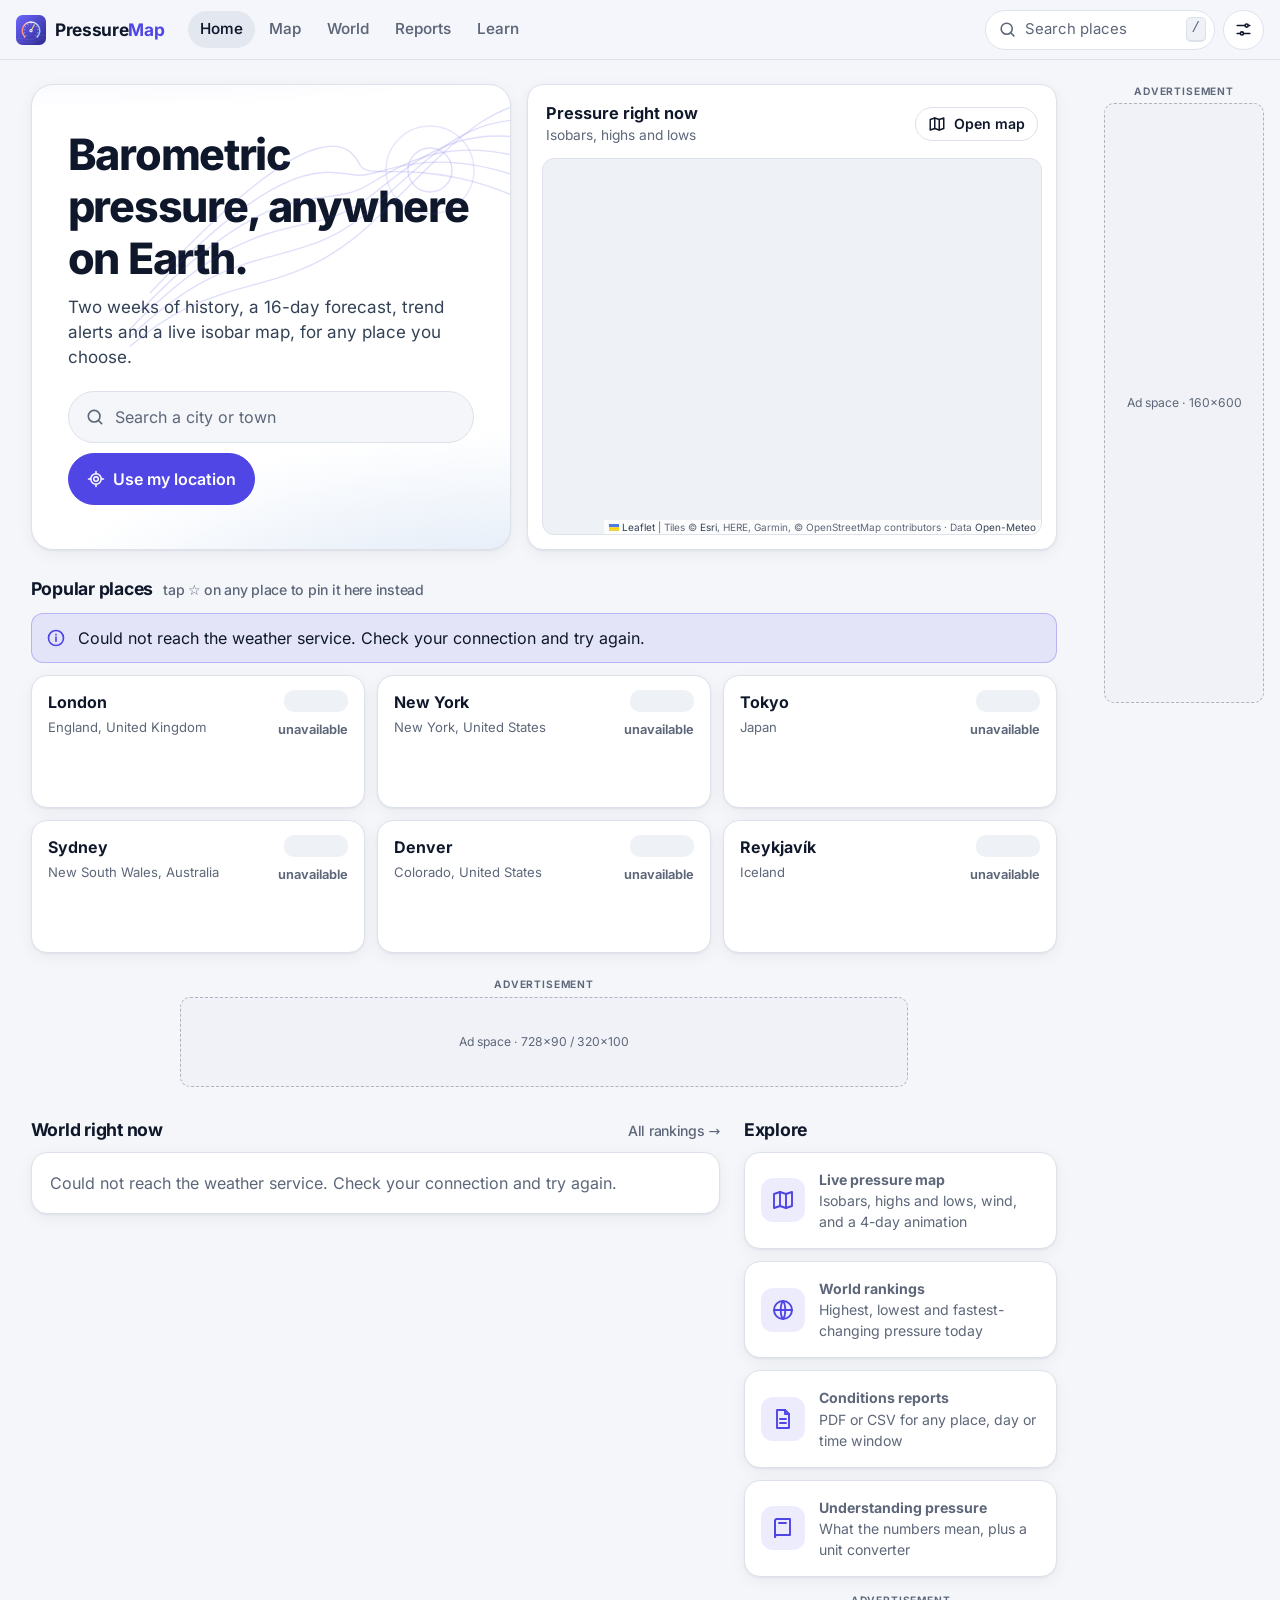
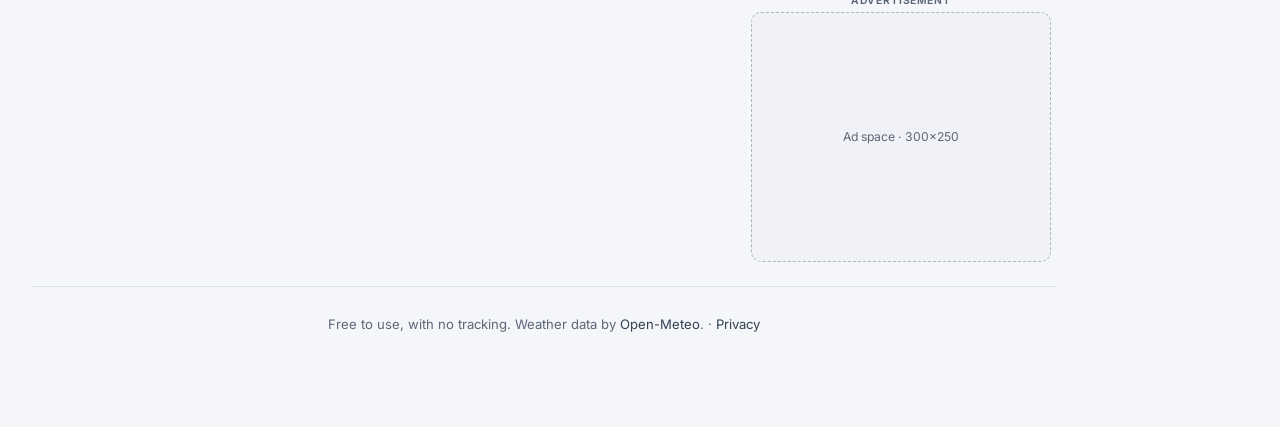
==== commit f354dcb3: "Add a privacy policy page for AdSense AdSense requires a privacy policy that discloses third-party a" ====
--- a/index.html
+++ b/index.html
@@ -12,6 +12,7 @@
   <meta property="og:description" content="Pressure history, forecast, trend and a live isobar map for anywhere in the world.">
   <meta property="og:image" content="assets/icon-512.png">
   <link rel="manifest" href="manifest.webmanifest">
+  <link rel="privacy-policy" href="privacy.html">
   <link rel="icon" href="assets/icon.svg" type="image/svg+xml">
   <link rel="icon" href="assets/favicon-32.png" sizes="32x32" type="image/png">
   <link rel="apple-touch-icon" href="assets/apple-touch-icon.png">
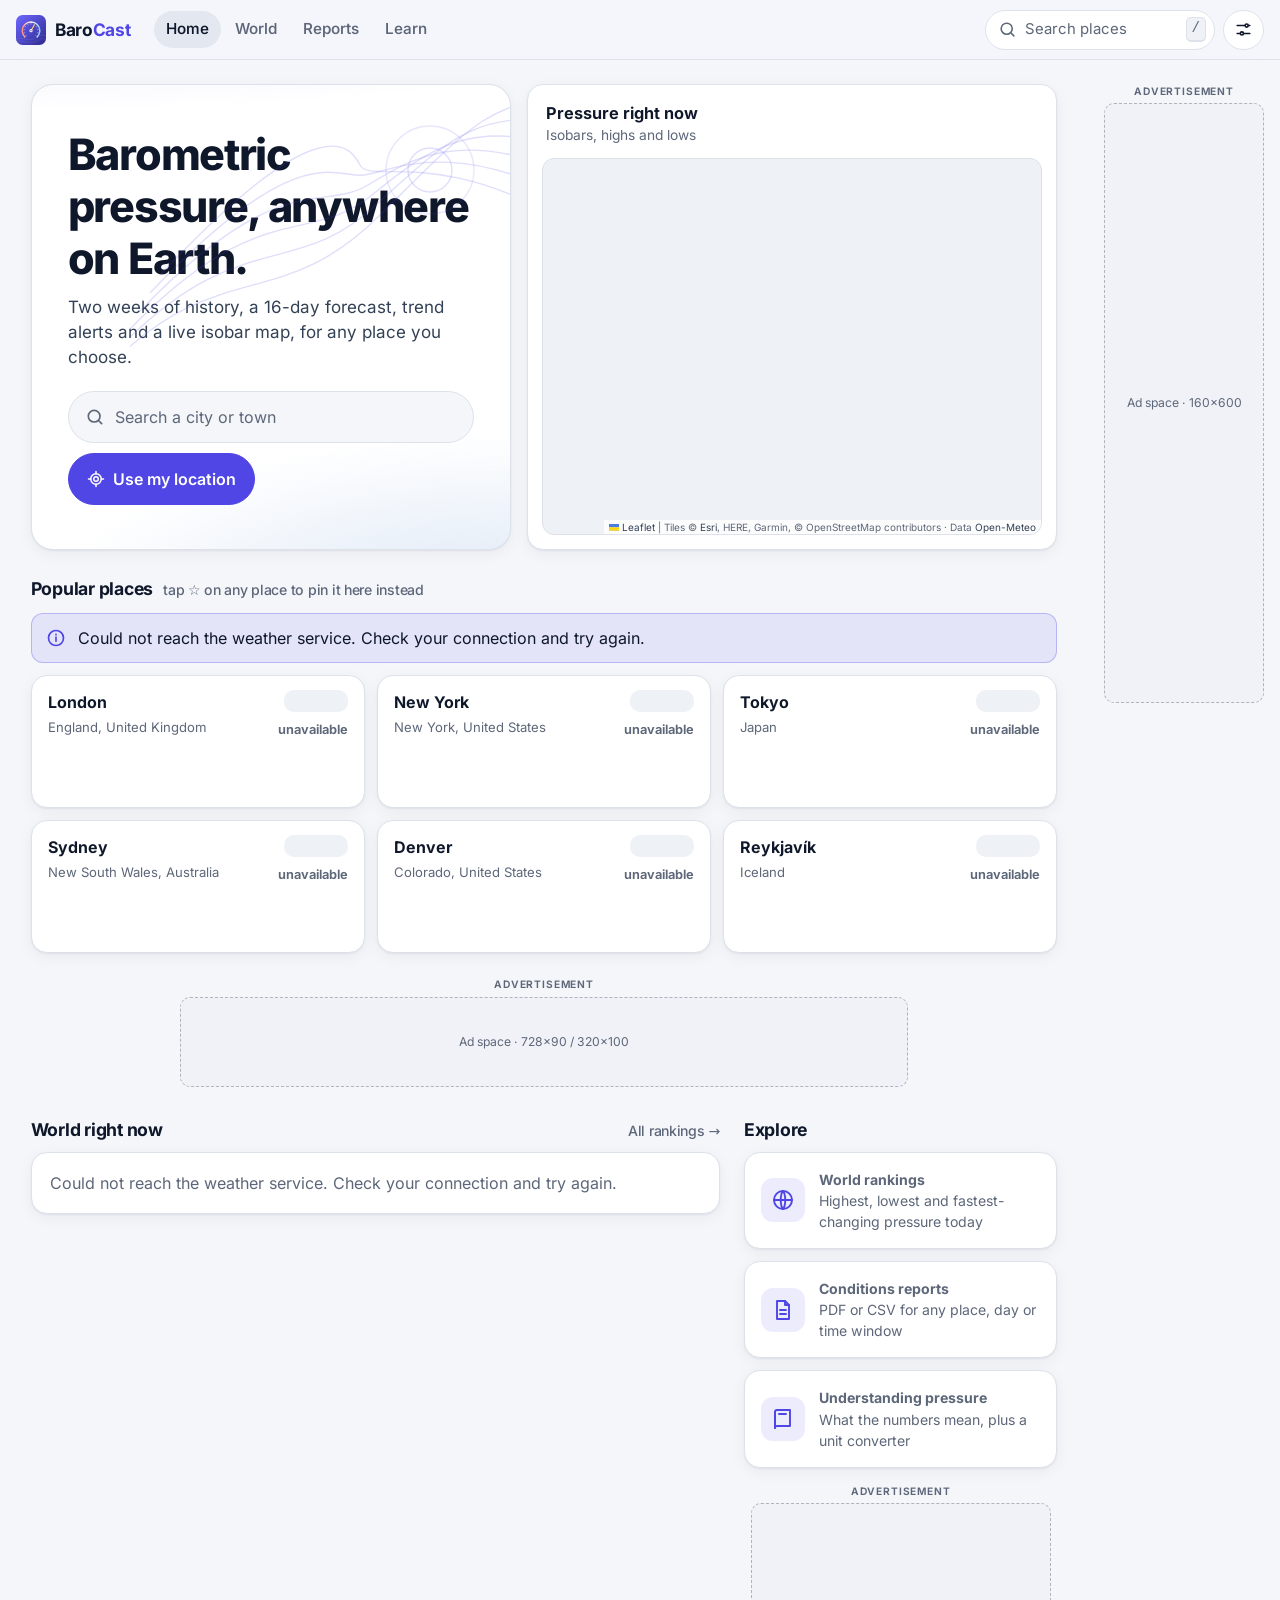
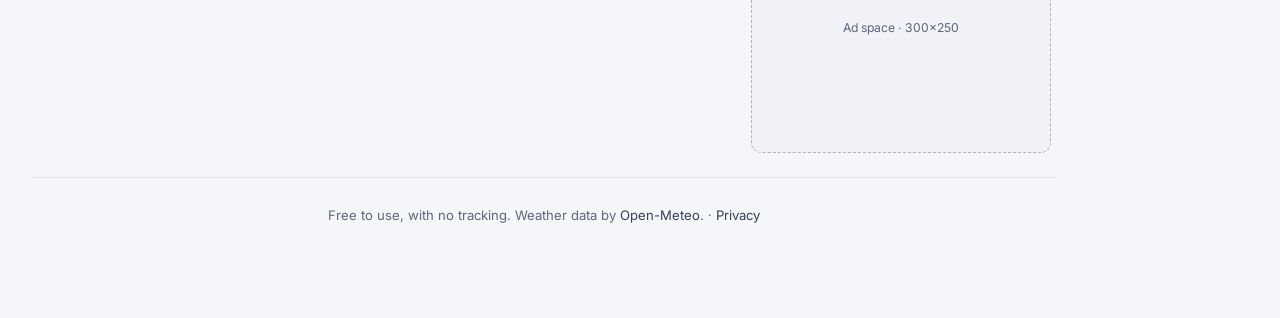
==== commit d24dcb7c: "Remove the full-screen map and rename the site to BaroCast The full interactive map fetched a new gr" ====
--- a/index.html
+++ b/index.html
@@ -3,13 +3,13 @@
 <head>
   <meta charset="utf-8">
   <meta name="viewport" content="width=device-width, initial-scale=1, viewport-fit=cover">
-  <title>Barometric Pressure Map</title>
-  <meta name="description" content="Live barometric pressure for any place on Earth: history, 16-day forecast, trend, isobar map, world rankings and a classic barometer forecast.">
+  <title>BaroCast · Barometric pressure, anywhere</title>
+  <meta name="description" content="BaroCast: live barometric pressure for any place on Earth, with history, a 16-day forecast, trend alerts, isobar maps, world rankings and PDF reports.">
   <meta name="theme-color" content="#f4f6fa" media="(prefers-color-scheme: light)">
   <meta name="theme-color" content="#0d1320" media="(prefers-color-scheme: dark)">
   <meta name="color-scheme" content="light dark">
-  <meta property="og:title" content="Barometric Pressure Map">
-  <meta property="og:description" content="Pressure history, forecast, trend and a live isobar map for anywhere in the world.">
+  <meta property="og:title" content="BaroCast">
+  <meta property="og:description" content="Barometric pressure history, forecast, trend alerts and reports for anywhere in the world.">
   <meta property="og:image" content="assets/icon-512.png">
   <link rel="manifest" href="manifest.webmanifest">
   <link rel="privacy-policy" href="privacy.html">
@@ -33,13 +33,12 @@
   <a class="skip-link" href="#main">Skip to content</a>
 
   <header class="topbar">
-    <a class="brand" href="#/" aria-label="Barometric Pressure Map home">
+    <a class="brand" href="#/" aria-label="BaroCast home">
       <img src="assets/icon.svg" alt="" width="30" height="30">
-      <span class="brand-name">Pressure<span>Map</span></span>
+      <span class="brand-name">Baro<span>Cast</span></span>
     </a>
     <nav class="nav-desktop" aria-label="Main">
       <a href="#/" data-nav="home">Home</a>
-      <a href="#/map" data-nav="map">Map</a>
       <a href="#/world" data-nav="world">World</a>
       <a href="#/report" data-nav="report">Reports</a>
       <a href="#/learn" data-nav="learn">Learn</a>
@@ -65,21 +64,21 @@
       <svg viewBox="0 0 24 24" aria-hidden="true"><path d="M4 11 12 4l8 7v8a1 1 0 0 1-1 1h-4v-6H9v6H5a1 1 0 0 1-1-1z"/></svg>
       <span>Home</span>
     </a>
-    <a href="#/map" data-nav="map">
-      <svg viewBox="0 0 24 24" aria-hidden="true"><path d="M9 4 3 6v14l6-2 6 2 6-2V4l-6 2z"/><path d="M9 4v14M15 6v14"/></svg>
-      <span>Map</span>
+    <a href="#/world" data-nav="world">
+      <svg viewBox="0 0 24 24" aria-hidden="true"><circle cx="12" cy="12" r="9"/><path d="M3 12h18M12 3c3 3.5 3 14.5 0 18M12 3c-3 3.5-3 14.5 0 18"/></svg>
+      <span>World</span>
     </a>
     <button type="button" data-action="search" class="tab-search" aria-label="Search for a place">
       <svg viewBox="0 0 24 24" aria-hidden="true"><circle cx="11" cy="11" r="7"/><path d="m20 20-3.5-3.5"/></svg>
       <span>Search</span>
     </button>
-    <a href="#/world" data-nav="world">
-      <svg viewBox="0 0 24 24" aria-hidden="true"><circle cx="12" cy="12" r="9"/><path d="M3 12h18M12 3c3 3.5 3 14.5 0 18M12 3c-3 3.5-3 14.5 0 18"/></svg>
-      <span>World</span>
-    </a>
     <a href="#/report" data-nav="report">
       <svg viewBox="0 0 24 24" aria-hidden="true"><path d="M6 3h8l4 4v14H6z"/><path d="M14 3v4h4M9 12h6M9 16h6"/></svg>
       <span>Reports</span>
+    </a>
+    <a href="#/learn" data-nav="learn">
+      <svg viewBox="0 0 24 24" aria-hidden="true"><path d="M4 5a2 2 0 0 1 2-2h13v16H6a2 2 0 0 0-2 2z"/><path d="M4 21V5M8 7h7"/></svg>
+      <span>Learn</span>
     </a>
   </nav>
 
--- a/css/app.css
+++ b/css/app.css
@@ -332,7 +332,6 @@
 .home-ad, .report-ad { margin: 24px 0 4px; }
 .home-adbox { margin-top: 16px; }
 .learn-ad-inline { margin: 22px 0; }
-.ms-ad { padding: 14px 18px 4px; }
 
 /* ---------- Home ---------- */
 
@@ -656,107 +655,18 @@
 }
 .toast.show { opacity: 1; transform: translate(-50%, 0); }
 
-/* ---------- Map view ---------- */
-
-.map-view { position: relative; height: calc(100vh - var(--topbar-h) - env(safe-area-inset-top) - var(--tabbar-h) - env(safe-area-inset-bottom)); height: calc(100dvh - var(--topbar-h) - env(safe-area-inset-top) - var(--tabbar-h) - env(safe-area-inset-bottom)); }
-.map-view { display: flex; }
-.map-stage { position: relative; flex: 1 1 auto; min-width: 0; }
-.map-view #pmap { position: absolute; inset: 0; }
-.map-side { display: none; }
-@media (min-width: 1280px) {
-  .map-side {
-    display: flex; flex-direction: column; width: clamp(320px, 22vw, 400px); flex: none;
-    background: var(--surface); border-left: 1px solid var(--border); overflow-y: auto; overscroll-behavior: contain;
-  }
-  .map-stage .map-legend { display: none; }
-}
-.ms-head { padding: 16px 18px 10px; position: sticky; top: 0; background: var(--surface); z-index: 1; border-bottom: 1px solid var(--border); }
-.ms-legend { padding: 12px 18px 4px; font-size: 0.74rem; color: var(--muted); }
-.ms-legend .lg-title { font-weight: 700; color: var(--text-2); margin-bottom: 5px; }
-.ms-legend .lg-bar { height: 10px; border-radius: 4px; }
-.ms-legend .lg-ticks { font-variant-numeric: tabular-nums; margin-top: 3px; }
-.ms-section-title { padding: 14px 18px 6px; font-size: 0.76rem; font-weight: 700; color: var(--muted); text-transform: uppercase; letter-spacing: 0.05em; }
-.ms-section-title .muted { text-transform: none; letter-spacing: 0; font-weight: 500; }
-.ms-list { list-style: none; margin: 0; padding: 0 8px; }
-.ms-list button {
-  width: 100%; display: flex; align-items: center; gap: 10px; text-align: left;
-  border: 0; background: none; padding: 7px 10px; border-radius: 9px; cursor: pointer; font-size: 0.9rem;
-}
-.ms-list button:hover { background: var(--surface-2); }
-.ms-name { flex: 1; min-width: 0; overflow: hidden; text-overflow: ellipsis; white-space: nowrap; font-weight: 600; }
-.ms-name small { color: var(--muted); font-weight: 500; margin-left: 5px; font-size: 0.78rem; }
-@media (max-width: 1599px) { .ms-name small { display: none; } }
-.ms-v { font-weight: 700; white-space: nowrap; }
-.ms-d { width: 3.6em; text-align: right; font-size: 0.8rem; font-weight: 650; white-space: nowrap; }
-.ms-dot { width: 10px; height: 10px; border-radius: 99px; flex: none; box-shadow: 0 0 0 1px var(--border); }
-.ms-hl { width: 22px; height: 22px; border-radius: 7px; display: grid; place-items: center; font-weight: 800; font-size: 0.8rem; flex: none; background: var(--surface-2); }
-.ms-hl.h { color: var(--rise); }
-.ms-hl.l { color: var(--fall); }
-.ms-empty { padding: 6px 10px; font-size: 0.86rem; }
-.ms-foot { padding: 14px 18px 18px; font-size: 0.8rem; margin: auto 0 0; }
+/* ---------- Maps (preview maps, world map) ---------- */
+
 .leaflet-container { font-family: var(--font); background: var(--surface-2); }
 .leaflet-pane.leaflet-pressure-pane canvas { pointer-events: none; }
-.map-panel {
-  position: absolute; z-index: 800; background: color-mix(in srgb, var(--surface) 92%, transparent);
-  backdrop-filter: blur(10px); -webkit-backdrop-filter: blur(10px);
-  border: 1px solid var(--border); border-radius: 14px; box-shadow: var(--shadow);
-}
-.map-layers { top: 12px; left: 12px; padding: 6px; display: flex; flex-direction: column; gap: 6px; max-width: calc(100% - 80px); }
-.map-layers .row { display: flex; gap: 6px; flex-wrap: wrap; }
-.toggle-chip {
-  border: 1px solid var(--border); background: var(--surface); color: var(--muted); border-radius: 999px;
-  padding: 5px 11px; font-size: 0.82rem; font-weight: 650; cursor: pointer; display: inline-flex; gap: 6px; align-items: center;
-}
-.toggle-chip[aria-pressed="true"] { color: var(--text); border-color: color-mix(in srgb, var(--accent) 55%, var(--border)); background: var(--accent-soft); }
-.toggle-chip .dot { width: 8px; height: 8px; border-radius: 99px; background: currentColor; opacity: .35; }
-.toggle-chip[aria-pressed="true"] .dot { background: var(--accent); opacity: 1; }
-.map-tools { top: 12px; right: 12px; display: flex; flex-direction: column; padding: 4px; gap: 4px; }
-.map-tools button { width: 38px; height: 38px; border: 0; border-radius: 10px; background: none; cursor: pointer; display: grid; place-items: center; color: var(--text); }
-.map-tools button:hover { background: var(--surface-2); }
-.map-tools svg { width: 20px; height: 20px; fill: none; stroke: currentColor; stroke-width: 2; stroke-linecap: round; stroke-linejoin: round; }
-.map-timebar { left: 12px; right: 12px; bottom: 12px; padding: 10px 14px 12px; display: grid; grid-template-columns: auto 1fr; gap: 4px 14px; align-items: center; max-width: 820px; margin: 0 auto; }
-.map-timebar .play { width: 42px; height: 42px; border-radius: 999px; border: 0; background: var(--accent-strong); color: #fff; display: grid; place-items: center; cursor: pointer; grid-row: span 2; }
-.map-timebar .play svg { width: 18px; height: 18px; fill: currentColor; }
-.map-timebar .tlabel { display: flex; justify-content: space-between; gap: 10px; font-size: 0.86rem; align-items: baseline; }
-.map-timebar .tlabel strong { font-size: 0.95rem; }
-.map-timebar input[type="range"] { width: 100%; accent-color: var(--accent); margin: 0; }
-.map-legend { right: 12px; bottom: 112px; padding: 8px 10px; font-size: 0.72rem; color: var(--muted); width: 210px; }
-.map-legend .lg-title { font-weight: 700; color: var(--text-2); margin-bottom: 4px; }
-.map-legend .lg-bar { height: 10px; border-radius: 4px; }
-.map-legend .lg-ticks { display: flex; justify-content: space-between; margin-top: 2px; font-variant-numeric: tabular-nums; }
-.map-status { left: 50%; top: 12px; transform: translateX(-50%); padding: 6px 12px; font-size: 0.82rem; font-weight: 600; display: none; align-items: center; gap: 8px; }
-.map-status.show { display: flex; }
-.map-status.error { color: var(--fall); }
 .spinner { width: 14px; height: 14px; border-radius: 99px; border: 2px solid var(--accent-soft); border-top-color: var(--accent); animation: spin .8s linear infinite; }
 @keyframes spin { to { transform: rotate(360deg); } }
-@media (max-width: 640px) {
-  .map-legend { display: none; }
-  .map-legend.show-sm { display: block; bottom: 108px; left: 12px; right: auto; width: 180px; }
-  /* One swipeable row of layer chips on phones */
-  .map-layers { flex-direction: row; overflow-x: auto; scrollbar-width: none; max-width: calc(100% - 76px); padding: 5px; }
-  .map-layers::-webkit-scrollbar { display: none; }
-  .map-layers .row { display: contents; }
-  .toggle-chip { padding: 5px 10px; font-size: 0.78rem; white-space: nowrap; flex: none; }
-}
-.map-popup { font-family: var(--font); min-width: 180px; }
-.map-popup .mp-v { font-size: 1.35rem; font-weight: 750; font-variant-numeric: tabular-nums; }
-.map-popup .mp-v small { font-size: 0.8rem; color: #64748b; }
-.map-popup .mp-sub { color: #64748b; font-size: 0.82rem; margin: 2px 0 8px; }
-.map-popup a.btn { height: 32px; font-size: 0.85rem; padding: 0 12px; color: #fff; }
 .leaflet-popup-content-wrapper, .leaflet-popup-tip { background: var(--surface); color: var(--text); }
 .leaflet-popup-content-wrapper { border-radius: 14px; box-shadow: var(--shadow-lg); }
-.leaflet-container a.leaflet-popup-close-button { color: var(--muted); }
 .leaflet-control-attribution { font-size: 10px; background: color-mix(in srgb, var(--surface) 80%, transparent) !important; color: var(--muted); }
 .leaflet-control-attribution a { color: var(--text-2); }
 .leaflet-control-zoom { border: 1px solid var(--border) !important; border-radius: 12px !important; overflow: hidden; box-shadow: var(--shadow) !important; }
 .leaflet-control-zoom a { background: var(--surface) !important; color: var(--text) !important; border-color: var(--border) !important; }
-.city-label { background: none; border: 0; }
-.city-label span {
-  display: inline-block; transform: translate(-50%, -50%); white-space: nowrap;
-  font: 700 11px/1 var(--font); color: #0f172a; background: rgba(255,255,255,.85); border-radius: 6px; padding: 3px 5px; box-shadow: 0 1px 3px rgba(0,0,0,.25);
-  font-variant-numeric: tabular-nums;
-}
-.city-label span em { font-style: normal; font-weight: 600; color: #475569; margin-right: 4px; }
 .me-marker { width: 16px; height: 16px; border-radius: 99px; background: var(--accent); border: 3px solid #fff; box-shadow: 0 0 0 6px var(--accent-soft), 0 1px 4px rgba(0,0,0,.4); }
 
 /* ---------- World ---------- */
@@ -885,24 +795,24 @@
 .leader-list a small { display: block; margin-left: 0; font-size: 0.76rem; }
 
 
-/* Side rails beside the page on large screens (not on the full-screen map) */
+/* Side rails beside the page on large screens */
 .ad-side { display: none; }
 @media (min-width: 1280px) and (min-height: 720px) {
-  body.ads-on:not([data-route="map"]) .ad-side-right {
+  body.ads-on .ad-side-right {
     display: block; position: fixed; z-index: 5; top: calc(var(--topbar-h) + 24px); right: 16px; width: 160px;
   }
-  body.ads-on:not([data-route="map"]) main { padding-right: 192px; }
+  body.ads-on main { padding-right: 192px; }
 }
 @media (min-width: 1600px) and (min-height: 720px) {
-  body.ads-on:not([data-route="map"]) .ad-side-left {
+  body.ads-on .ad-side-left {
     display: block; position: fixed; z-index: 5; top: calc(var(--topbar-h) + 24px); left: 16px; width: 160px;
   }
-  body.ads-on:not([data-route="map"]) main { padding-left: 192px; }
+  body.ads-on main { padding-left: 192px; }
 }
 @media (min-width: 2200px) and (min-height: 820px) {
-  body.ads-on:not([data-route="map"]) .ad-side { width: 300px; }
-  body.ads-on:not([data-route="map"]) .ad-side .ad-body { width: 300px; }
-  body.ads-on:not([data-route="map"]) main { padding-left: 332px; padding-right: 332px; }
+  body.ads-on .ad-side { width: 300px; }
+  body.ads-on .ad-side .ad-body { width: 300px; }
+  body.ads-on main { padding-left: 332px; padding-right: 332px; }
 }
 @media print { .ad, .ad-side { display: none !important; } }
 
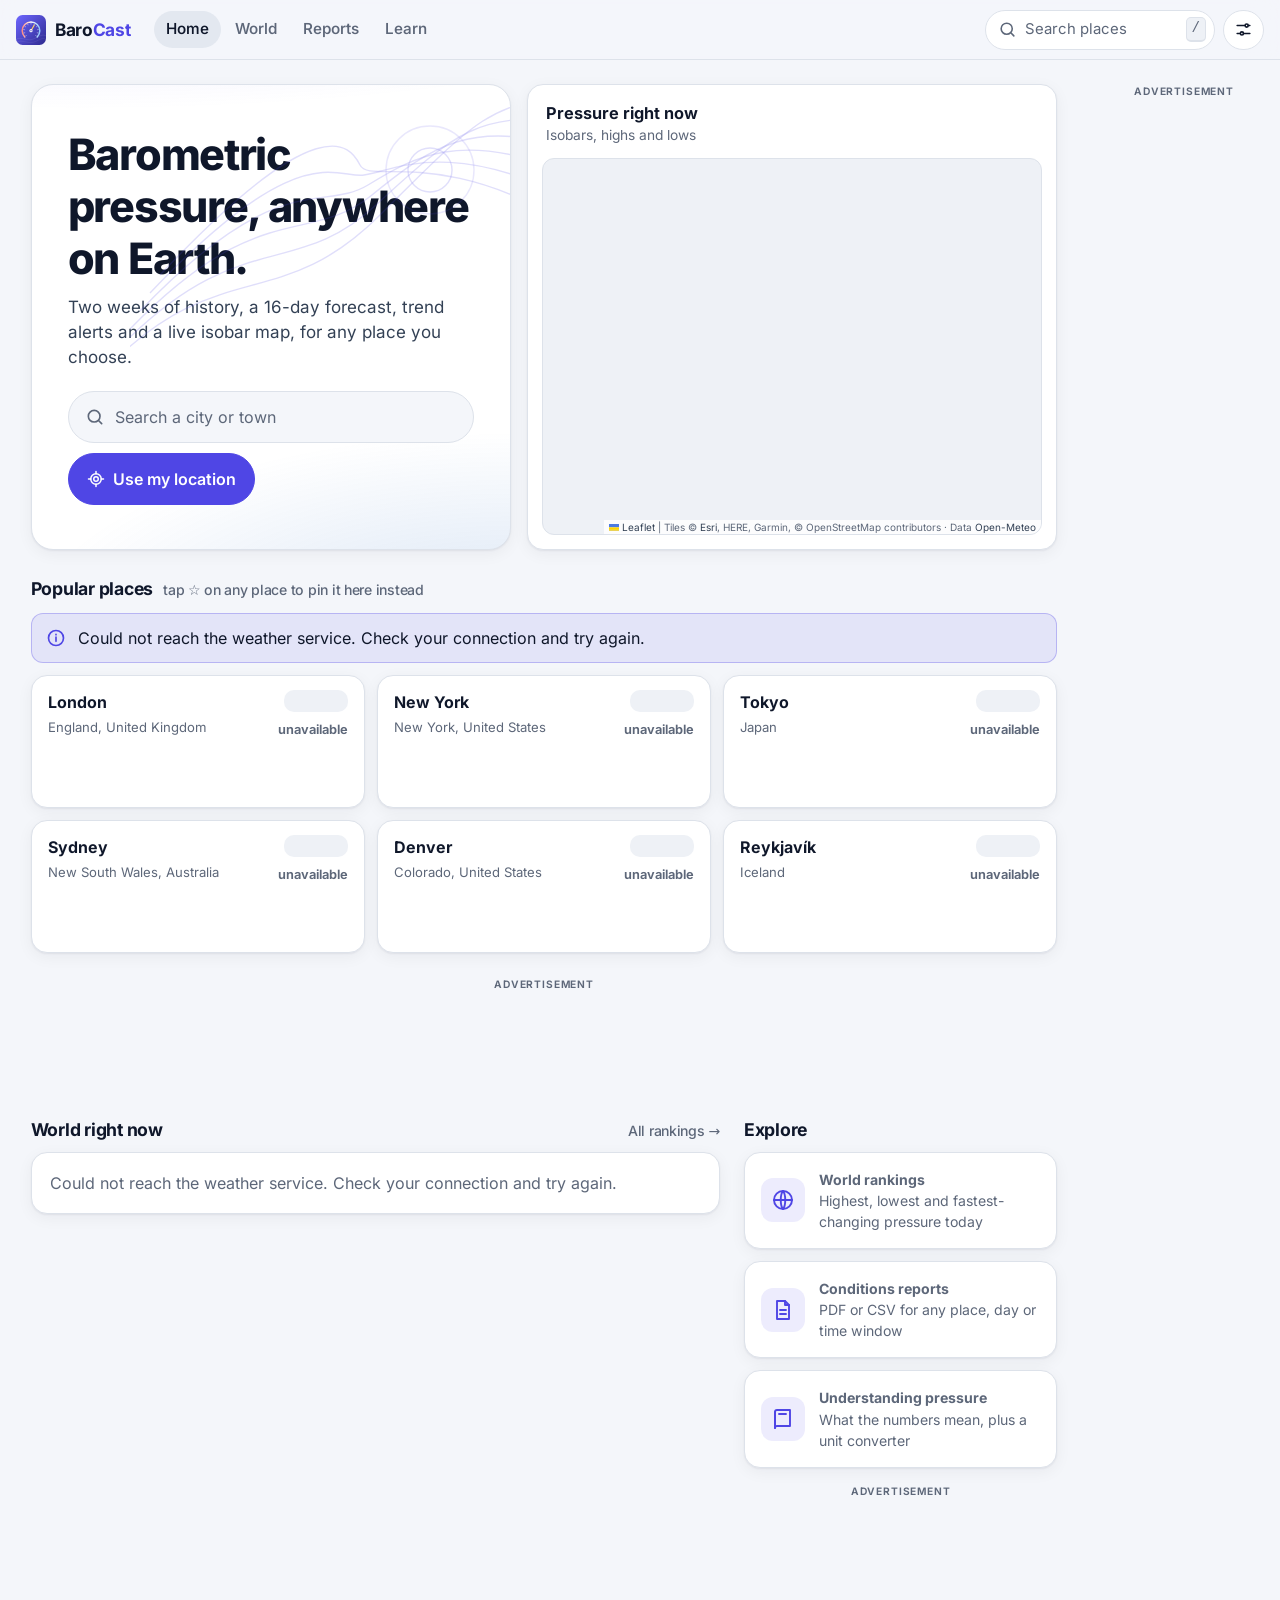
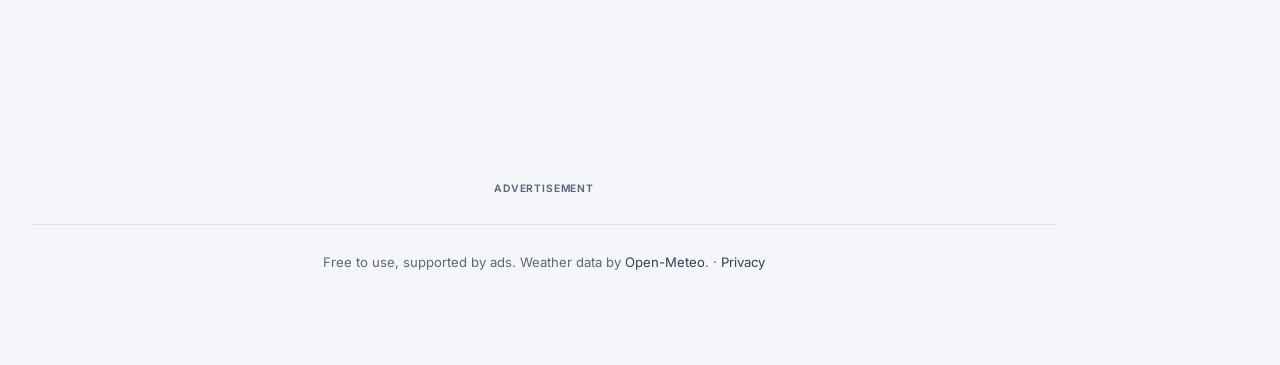
==== commit f0dd170b: "Connect Google AdSense (ca-pub-9990772667977184) - AdSense script and google-adsense-account meta ta" ====
--- a/index.html
+++ b/index.html
@@ -8,11 +8,18 @@
   <meta name="theme-color" content="#f4f6fa" media="(prefers-color-scheme: light)">
   <meta name="theme-color" content="#0d1320" media="(prefers-color-scheme: dark)">
   <meta name="color-scheme" content="light dark">
+  <link rel="canonical" href="https://barocast.nz/">
+  <meta property="og:type" content="website">
+  <meta property="og:site_name" content="BaroCast">
+  <meta property="og:url" content="https://barocast.nz/">
   <meta property="og:title" content="BaroCast">
   <meta property="og:description" content="Barometric pressure history, forecast, trend alerts and reports for anywhere in the world.">
-  <meta property="og:image" content="assets/icon-512.png">
+  <meta property="og:image" content="https://barocast.nz/assets/icon-512.png">
+  <meta name="twitter:card" content="summary">
   <link rel="manifest" href="manifest.webmanifest">
   <link rel="privacy-policy" href="privacy.html">
+  <meta name="google-adsense-account" content="ca-pub-9990772667977184">
+  <script async src="https://pagead2.googlesyndication.com/pagead/js/adsbygoogle.js?client=ca-pub-9990772667977184" crossorigin="anonymous"></script>
   <link rel="icon" href="assets/icon.svg" type="image/svg+xml">
   <link rel="icon" href="assets/favicon-32.png" sizes="32x32" type="image/png">
   <link rel="apple-touch-icon" href="assets/apple-touch-icon.png">
--- a/css/app.css
+++ b/css/app.css
@@ -332,6 +332,13 @@
 .home-ad, .report-ad { margin: 24px 0 4px; }
 .home-adbox { margin-top: 16px; }
 .learn-ad-inline { margin: 22px 0; }
+.ad-multiplex .ad-body { min-height: 260px; }
+.ad-multiplex[data-filled] .ad-body { min-height: 0; display: block; place-items: normal; }
+.mx-ad { margin: 28px 0 4px; }
+/* Spaces Google leaves empty (for example before approval) hide themselves;
+   side rails keep their room so the page doesn't jump sideways. */
+.ad:has(ins.adsbygoogle[data-ad-status="unfilled"]) { display: none !important; }
+.ad-side .ad:has(ins.adsbygoogle[data-ad-status="unfilled"]) { display: flex !important; visibility: hidden; }
 
 /* ---------- Home ---------- */
 
@@ -555,6 +562,7 @@
 .dash-ad2 { order: 7; }
 .dash-cond { order: 8; }
 .dash-side { order: 9; display: grid; gap: 16px; align-content: start; min-width: 0; }
+.dash-mx { order: 10; margin: 12px 0 0; }
 .dash-adbox { display: none; }
 @container main (min-width: 1200px) {
   .dash { grid-template-columns: minmax(0, 1.9fr) minmax(360px, 1fr); }
@@ -568,6 +576,7 @@
   .dash-daily { order: 7; grid-column: 1; }
   .dash-ad2 { display: none; }
   .dash-side { order: 8; grid-column: 2; align-self: start; position: sticky; top: calc(var(--topbar-h) + 16px); }
+  .dash-mx { order: 9; grid-column: 1 / -1; }
   .dash-adbox { display: flex; }
   .dash-map .mini-map { height: clamp(380px, calc(100vh - var(--topbar-h) - 190px), 760px); }
   .ads-on .dash-map .mini-map { height: clamp(300px, calc(100vh - var(--topbar-h) - 470px), 640px); }
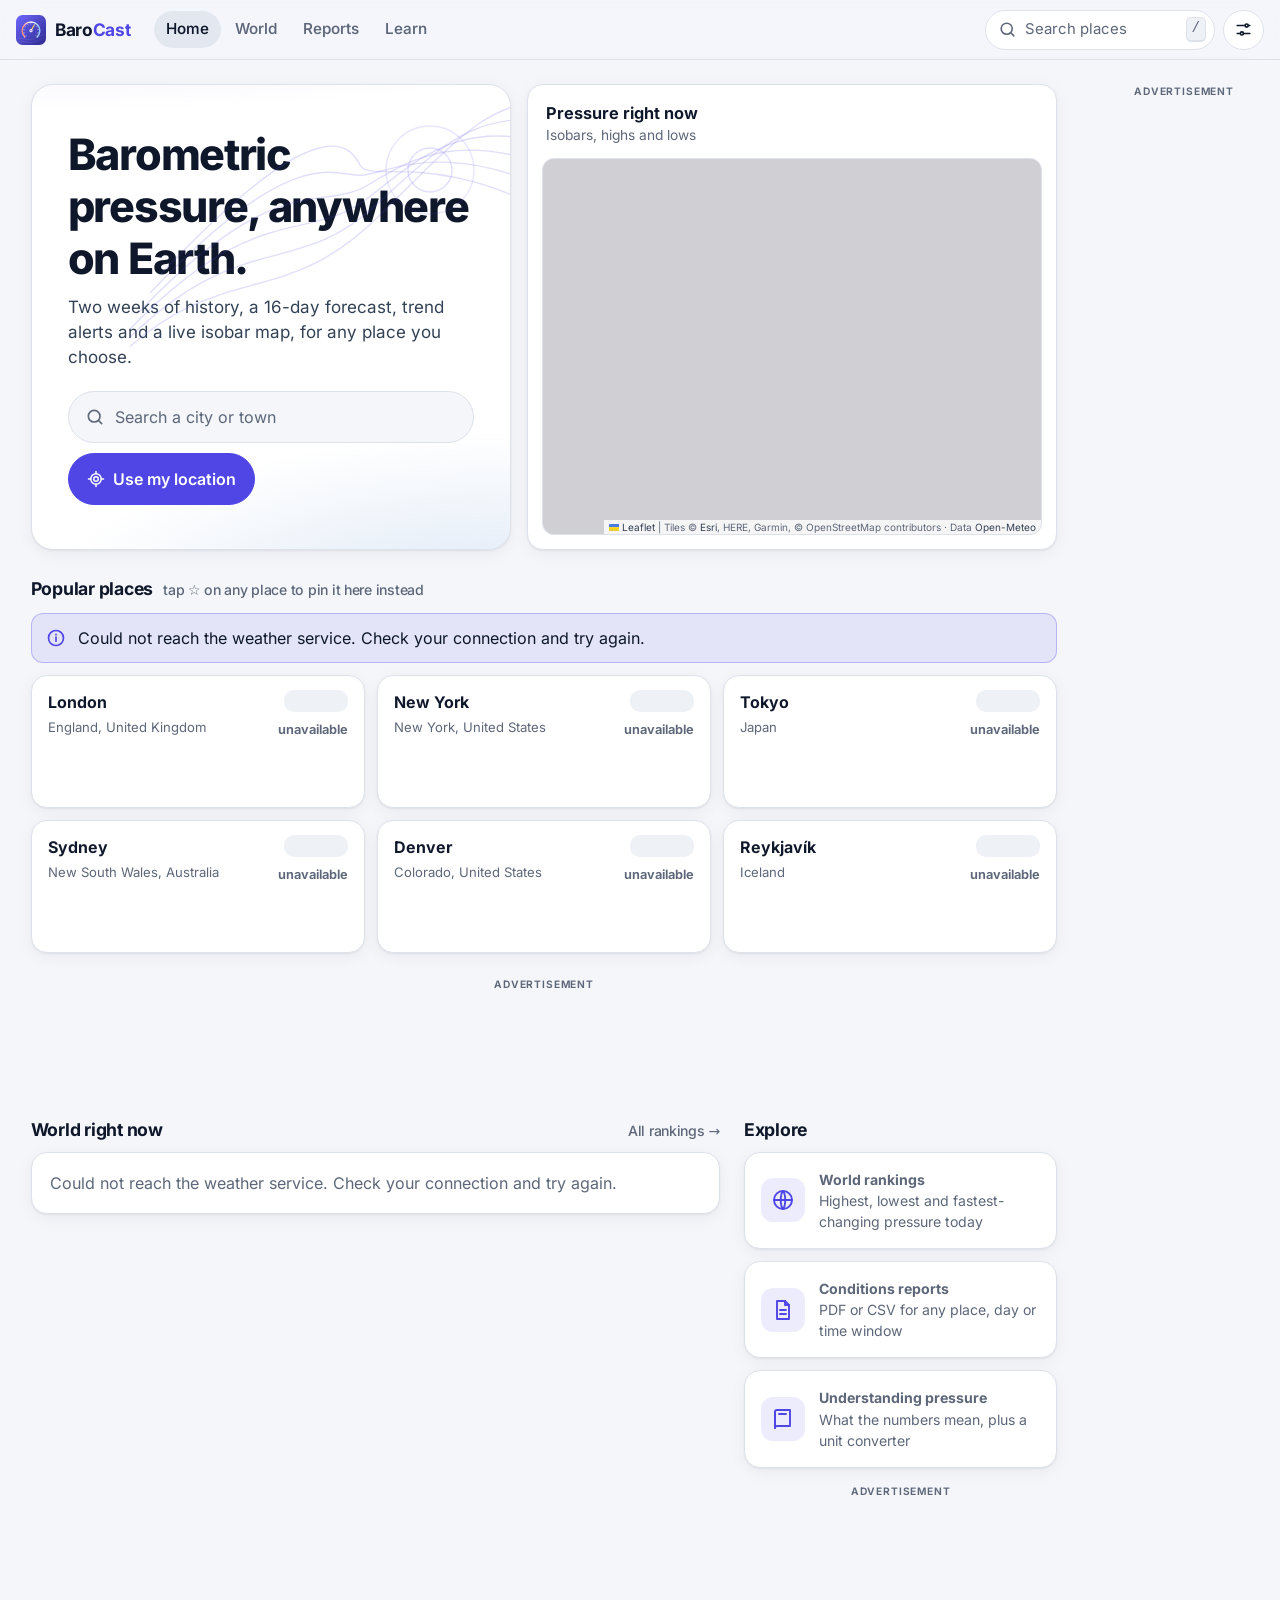
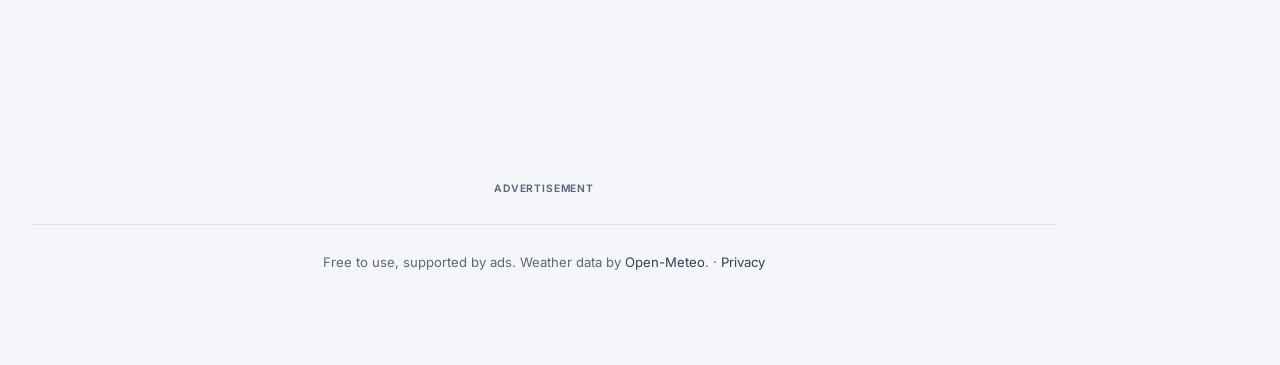
==== commit 027b489d: "Make coastlines and borders easy to see on the pressure maps The pressure shading was drawn over the" ====
--- a/index.html
+++ b/index.html
@@ -121,6 +121,8 @@
 
   <div class="toast" id="toast" role="status" aria-live="polite"></div>
 
+  <!-- Position map tiles without 3D transforms: avoids hairline seams on high-DPI phones. -->
+  <script>window.L_DISABLE_3D = true;</script>
   <script src="vendor/leaflet/leaflet.js"></script>
   <script src="vendor/chartjs/chart.umd.js"></script>
   <script type="module" src="js/main.js"></script>
--- a/css/app.css
+++ b/css/app.css
@@ -666,8 +666,16 @@
 
 /* ---------- Maps (preview maps, world map) ---------- */
 
-.leaflet-container { font-family: var(--font); background: var(--surface-2); }
+/* Background matches the base map's sea colour, so hairline gaps between
+   tiles on high-resolution screens don't show as lines. */
+.leaflet-container { font-family: var(--font); background: #d0cfd4; }
+.is-dark .leaflet-container { background: #2e3039; }
 .leaflet-pane.leaflet-pressure-pane canvas { pointer-events: none; }
+/* Pressure shading tints the map with its colour but keeps the map's own
+   light and dark, so coastlines and borders stay easy to see. */
+.leaflet-shade-pane { mix-blend-mode: color; filter: saturate(2.2); }
+/* The dark base map is very dark; lift it so land and sea separate. */
+.is-dark .leaflet-tile-pane { filter: brightness(1.7) contrast(1.2); }
 .spinner { width: 14px; height: 14px; border-radius: 99px; border: 2px solid var(--accent-soft); border-top-color: var(--accent); animation: spin .8s linear infinite; }
 @keyframes spin { to { transform: rotate(360deg); } }
 .leaflet-popup-content-wrapper, .leaflet-popup-tip { background: var(--surface); color: var(--text); }
